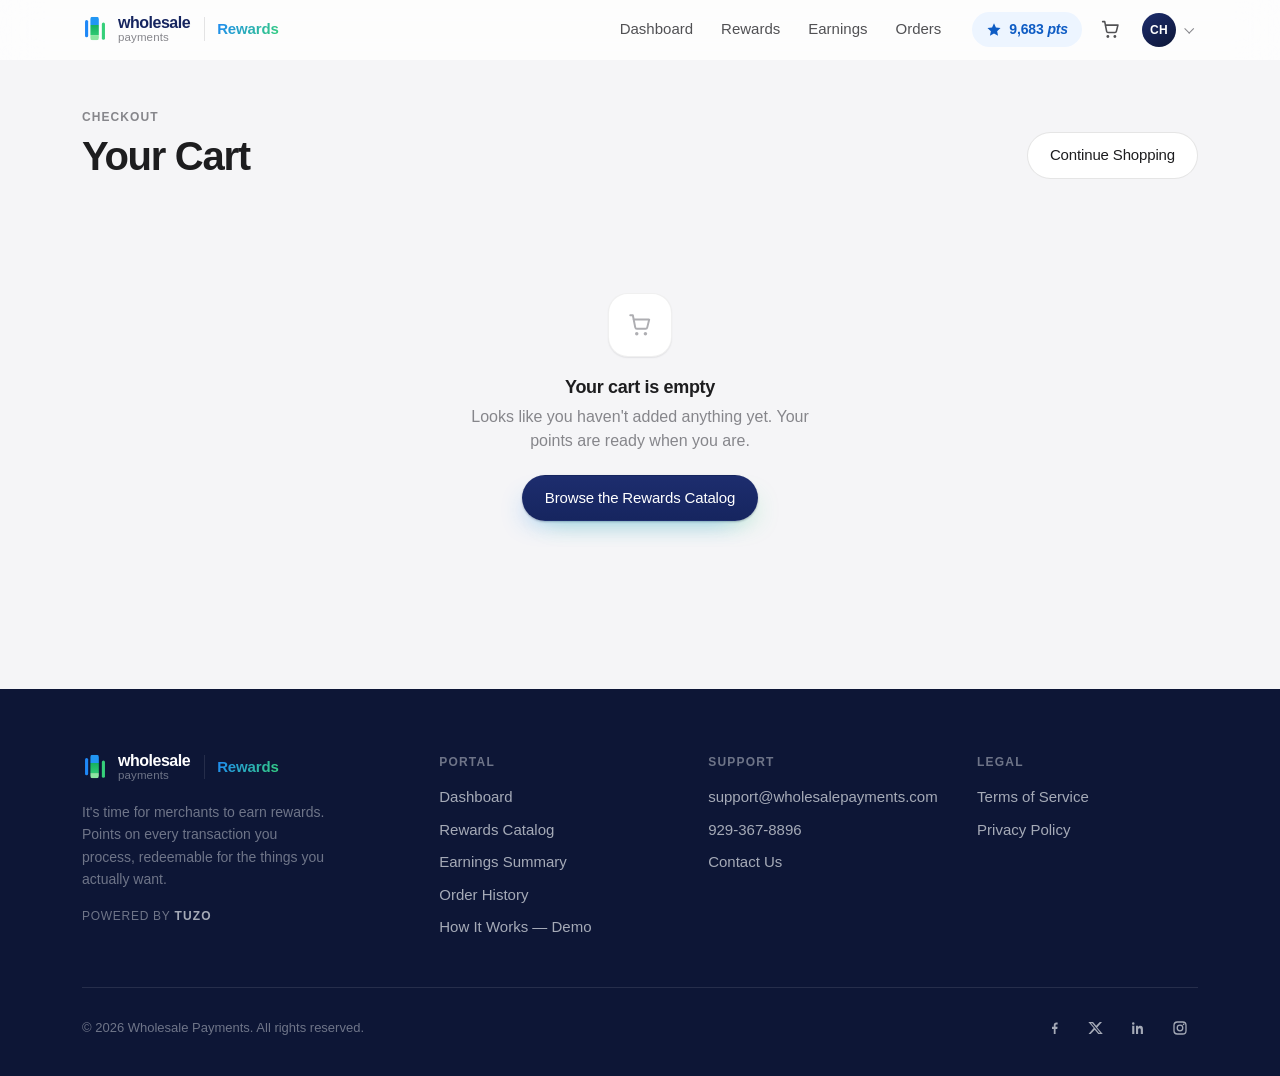
==== cart.html @ 9a6d51aa "Move demo link to footer only; sharpen the card-machine video - Remove the Demo tab from the desktop" ====
<!DOCTYPE html>
<html lang="en">
<head>
  <meta charset="utf-8">
  <meta name="viewport" content="width=device-width, initial-scale=1, viewport-fit=cover">
  <title>Cart — WPI Rewards</title>
  <meta name="description" content="Review your selected rewards and redeem your points.">
  <link rel="icon" href="data:image/svg+xml,%3Csvg xmlns='http://www.w3.org/2000/svg' viewBox='0 0 64 64'%3E%3Crect x='5' y='13' width='9' height='40' rx='4.5' fill='%231e88f7'/%3E%3Crect x='19' y='5' width='19' height='54' rx='6' fill='%2317b060'/%3E%3Crect x='19' y='5' width='19' height='19' rx='6' fill='%232196f3'/%3E%3Crect x='43' y='17' width='9' height='40' rx='4.5' fill='%2335d07a'/%3E%3C/svg%3E">
  <meta name="theme-color" content="#ffffff">
  <meta name="apple-mobile-web-app-capable" content="yes">
  <meta name="mobile-web-app-capable" content="yes">
  <meta name="apple-mobile-web-app-status-bar-style" content="default">
  <meta name="apple-mobile-web-app-title" content="WPI Rewards">
  <link rel="manifest" href="manifest.webmanifest">
  <link rel="apple-touch-icon" href="assets/img/apple-touch-icon.png">
  <link rel="stylesheet" href="assets/css/style.css">
</head>
<body data-page="cart">
  <header class="site-header">
    <nav class="nav" aria-label="Primary">
      <a class="brand" href="index.html">
        <svg class="brand__logo" viewBox="0 0 25 30" fill="none" aria-hidden="true"><defs><linearGradient id="lgGh" x1="0" y1="0" x2="0" y2="1"><stop offset="0" stop-color="#17b060"/><stop offset="1" stop-color="#2ec973"/></linearGradient><clipPath id="lgCh"><rect x="7" y="1" width="10" height="27" rx="2.6"/></clipPath></defs><rect x="1" y="4.5" width="3.6" height="20" rx="1.8" fill="#1e88f7"/><g clip-path="url(#lgCh)"><rect x="7" y="1" width="10" height="9.4" fill="#2196f3"/><rect x="7" y="10.4" width="10" height="11.6" fill="url(#lgGh)"/><rect x="7" y="22" width="10" height="6" fill="#8ce6a1"/></g><rect x="20.4" y="7.5" width="3.6" height="20" rx="1.8" fill="#35d07a"/></svg>
        <span class="brand__word"><b>wholesale</b><span>payments</span></span>
        <span class="brand__divider" aria-hidden="true"></span>
        <span class="brand__product">Rewards</span>
      </a>
      <div class="nav__links">
        <a class="nav__link" href="index.html">Dashboard</a>
        <a class="nav__link" href="rewards.html">Rewards</a>
        <a class="nav__link" href="earnings.html">Earnings</a>
        <a class="nav__link" href="orders.html">Orders</a>
      </div>
      <div class="nav__actions">
        <a class="points-chip" href="earnings.html" data-points-chip title="Available points"></a>
        <a class="icon-btn" href="cart.html" aria-label="Cart">
          <svg width="21" height="21" viewBox="0 0 24 24" fill="currentColor" aria-hidden="true"><circle cx="9" cy="20" r="1.6"/><circle cx="17" cy="20" r="1.6"/><path d="M3 3h2.4l2.2 11.2a1.6 1.6 0 0 0 1.6 1.3h7.9a1.6 1.6 0 0 0 1.6-1.3L20.5 7H6" fill="none" stroke="currentColor" stroke-width="1.8" stroke-linecap="round" stroke-linejoin="round"/></svg>
          <span class="cart-badge" data-cart-badge aria-hidden="true"></span>
        </a>
        <button class="account-btn" data-account-btn aria-expanded="false" aria-haspopup="true" aria-label="Account menu">
          <span class="avatar">CH</span>
          <span class="account-btn__caret" aria-hidden="true"></span>
        </button>
        <button class="nav__toggle" aria-label="Menu" aria-expanded="false">
          <span></span><span></span><span></span>
        </button>
      </div>
    </nav>
    <div class="account-menu" data-account-menu>
      <div class="account-menu__head">
        <b>Colony House Liquor</b>
        <span>Merchant Admin · MID 554402059848457</span>
      </div>
      <a href="profile.html"><svg width="17" height="17" viewBox="0 0 24 24" aria-hidden="true"><circle cx="12" cy="8.2" r="3.6" fill="none" stroke="currentColor" stroke-width="1.8"/><path d="M4.8 20.2a7.2 7.2 0 0 1 14.4 0" fill="none" stroke="currentColor" stroke-width="1.8" stroke-linecap="round"/></svg>My Profile</a>
      <a href="orders.html"><svg width="17" height="17" viewBox="0 0 24 24" aria-hidden="true"><path d="M6 2.8h12v18l-2.4-1.6-2.4 1.6-1.2-.9-1.2.9-2.4-1.6L6 20.8z" fill="none" stroke="currentColor" stroke-width="1.8" stroke-linejoin="round"/><path d="M9 8h6M9 12h6" stroke="currentColor" stroke-width="1.8" stroke-linecap="round"/></svg>Order History</a>
      <a href="mailto:support@wholesalepayments.com"><svg width="17" height="17" viewBox="0 0 24 24" aria-hidden="true"><rect x="3" y="5" width="18" height="14" rx="2" fill="none" stroke="currentColor" stroke-width="1.8"/><path d="m3.6 6.6 8.4 6.6 8.4-6.6" fill="none" stroke="currentColor" stroke-width="1.8" stroke-linejoin="round"/></svg>Contact Support</a>
      <a href="index.html"><svg width="17" height="17" viewBox="0 0 24 24" aria-hidden="true"><path d="M14 4h-8v16h8M10 12h11M18 8.5 21.5 12 18 15.5" fill="none" stroke="currentColor" stroke-width="1.8" stroke-linecap="round" stroke-linejoin="round"/></svg>Sign Out</a>
    </div>
  </header>

  <div class="menu" id="mobile-menu">
    <a class="menu__link" style="--i:0" href="index.html">Dashboard</a>
    <a class="menu__link" style="--i:1" href="rewards.html">Rewards Catalog</a>
    <a class="menu__link" style="--i:2" href="earnings.html">Earnings</a>
    <a class="menu__link" style="--i:3" href="orders.html">Order History</a>
    <a class="menu__link" style="--i:4" href="cart.html">Cart</a>
    <a class="menu__link" style="--i:5" href="profile.html">My Profile</a>
  </div>

  <main id="main">

    <div class="container page">
      <div class="page-head" data-reveal>
        <div>
          <p class="eyebrow">Checkout</p>
          <h1 class="h1" style="margin-top:8px">Your Cart</h1>
        </div>
        <a class="btn btn--ghost" href="rewards.html">Continue Shopping</a>
      </div>

      <div class="cart-layout" data-cart-layout hidden>
        <section class="card" aria-label="Cart items">
          <div data-cart-list></div>
        </section>
        <aside class="card" aria-label="Order summary">
          <h2 class="h3" style="margin-bottom:8px">Summary</h2>
          <div class="summary-row"><span>Available points</span><b class="tabular">9,683 pts</b></div>
          <div class="summary-row"><span>Points remaining after order</span><b class="tabular" data-cart-remaining></b></div>
          <div class="summary-row summary-row--total"><span>Order total</span><b class="tabular" data-cart-total></b></div>
          <div class="summary-warn" data-cart-warn hidden>You don't have enough available points for this order yet. Remove an item or keep earning — your pending points settle soon.</div>
          <button class="btn btn--primary btn--block" style="margin-top:18px" data-checkout>Redeem Now</button>
          <p class="fine" style="margin-top:12px;text-align:center">Tax, where applicable, is calculated at checkout.</p>
        </aside>
      </div>

      <div class="empty" data-cart-empty hidden>
        <div class="empty__icon">
          <svg width="26" height="26" viewBox="0 0 24 24" aria-hidden="true"><circle cx="9" cy="20" r="1.6" fill="currentColor"/><circle cx="17" cy="20" r="1.6" fill="currentColor"/><path d="M3 3h2.4l2.2 11.2a1.6 1.6 0 0 0 1.6 1.3h7.9a1.6 1.6 0 0 0 1.6-1.3L20.5 7H6" fill="none" stroke="currentColor" stroke-width="1.8" stroke-linecap="round" stroke-linejoin="round"/></svg>
        </div>
        <h3 class="h3">Your cart is empty</h3>
        <p>Looks like you haven't added anything yet. Your points are ready when you are.</p>
        <a class="btn btn--primary" href="rewards.html">Browse the Rewards Catalog</a>
      </div>

      <div class="empty" data-cart-success hidden>
        <div class="empty__icon" style="color:var(--mint);background:var(--mint-050);border-color:transparent">
          <svg width="26" height="26" viewBox="0 0 24 24" aria-hidden="true"><polyline points="20 6 9 17 4 12" fill="none" stroke="currentColor" stroke-width="3" stroke-linecap="round" stroke-linejoin="round"/></svg>
        </div>
        <h3 class="h3">Order placed</h3>
        <p>Your redemption is processing. Digital rewards arrive by email; shipped items go to your address on file.</p>
        <a class="btn btn--primary" href="orders.html">View Order History</a>
      </div>
    </div>

  </main>

  <footer class="site-footer">
    <div class="container">
      <div class="footer__grid">
        <div>
          <a class="brand" href="index.html">
            <svg class="brand__logo" viewBox="0 0 25 30" fill="none" aria-hidden="true"><defs><linearGradient id="lgGf" x1="0" y1="0" x2="0" y2="1"><stop offset="0" stop-color="#17b060"/><stop offset="1" stop-color="#2ec973"/></linearGradient><clipPath id="lgCf"><rect x="7" y="1" width="10" height="27" rx="2.6"/></clipPath></defs><rect x="1" y="4.5" width="3.6" height="20" rx="1.8" fill="#1e88f7"/><g clip-path="url(#lgCf)"><rect x="7" y="1" width="10" height="9.4" fill="#2196f3"/><rect x="7" y="10.4" width="10" height="11.6" fill="url(#lgGf)"/><rect x="7" y="22" width="10" height="6" fill="#8ce6a1"/></g><rect x="20.4" y="7.5" width="3.6" height="20" rx="1.8" fill="#35d07a"/></svg>
            <span class="brand__word"><b>wholesale</b><span>payments</span></span>
            <span class="brand__divider" aria-hidden="true"></span>
            <span class="brand__product">Rewards</span>
          </a>
          <p class="footer__blurb">It's time for merchants to earn rewards. Points on every transaction you process, redeemable for the things you actually want.</p>
          <p class="footer__powered">Powered by <b>TUZO</b></p>
        </div>
        <div>
          <p class="footer__title">Portal</p>
          <div class="footer__links">
            <a href="index.html">Dashboard</a>
            <a href="rewards.html">Rewards Catalog</a>
            <a href="earnings.html">Earnings Summary</a>
            <a href="orders.html">Order History</a>
            <a href="demo.html">How It Works — Demo</a>
          </div>
        </div>
        <div>
          <p class="footer__title">Support</p>
          <div class="footer__links">
            <a href="mailto:support@wholesalepayments.com">support@wholesalepayments.com</a>
            <a href="tel:+19293678896">929-367-8896</a>
            <a href="mailto:support@wholesalepayments.com">Contact Us</a>
          </div>
        </div>
        <div>
          <p class="footer__title">Legal</p>
          <div class="footer__links">
            <a href="terms.html">Terms of Service</a>
            <a href="privacy.html">Privacy Policy</a>
          </div>
        </div>
      </div>
      <div class="footer__bottom">
        <span>© 2026 Wholesale Payments. All rights reserved.</span>
        <div class="footer__social">
          <a href="https://www.facebook.com/profile.php?id=61562111483604" aria-label="Facebook" rel="noopener" target="_blank"><svg width="17" height="17" viewBox="0 0 24 24" fill="currentColor" aria-hidden="true"><path d="M13.5 21v-7h2.4l.4-3h-2.8V9.1c0-.9.3-1.5 1.6-1.5h1.3V4.9c-.2 0-1-.1-1.9-.1-1.9 0-3.5 1.2-3.5 3.9V11H8.5v3H11v7z"/></svg></a>
          <a href="https://x.com/TuzoRewards" aria-label="X" rel="noopener" target="_blank"><svg width="16" height="16" viewBox="0 0 24 24" fill="currentColor" aria-hidden="true"><path d="M17.7 3H21l-7.3 8.3L22.2 21h-6.8l-5.3-6.2L4 21H.8l7.8-8.9L.5 3h7l4.8 5.7zm-1.2 16h1.9L6.4 4.9H4.4z"/></svg></a>
          <a href="https://www.linkedin.com/company/tuzo-rewards/" aria-label="LinkedIn" rel="noopener" target="_blank"><svg width="16" height="16" viewBox="0 0 24 24" fill="currentColor" aria-hidden="true"><path d="M4.9 3.5a1.9 1.9 0 1 1 0 3.8 1.9 1.9 0 0 1 0-3.8zM3.3 8.8h3.2V21H3.3zM9 8.8h3.1v1.7h.1c.4-.8 1.5-1.9 3.2-1.9 3.4 0 4 2.2 4 5.2V21h-3.2v-5.6c0-1.3 0-3-1.9-3s-2.1 1.4-2.1 2.9V21H9z"/></svg></a>
          <a href="https://www.instagram.com/tuzorewards" aria-label="Instagram" rel="noopener" target="_blank"><svg width="16" height="16" viewBox="0 0 24 24" fill="none" stroke="currentColor" stroke-width="1.9" aria-hidden="true"><rect x="3" y="3" width="18" height="18" rx="5"/><circle cx="12" cy="12" r="4.2"/><circle cx="17.4" cy="6.6" r="1.2" fill="currentColor" stroke="none"/></svg></a>
        </div>
      </div>
    </div>
  </footer>

  <script src="assets/js/data.js"></script>
  <script src="assets/js/app.js"></script>
</body>
</html>
---- assets/css/style.css ----
/* ==========================================================================
   WPI Rewards — Merchant Portal Design System
   Apple-inspired: SF system typography, generous whitespace, restrained
   palette, hairline borders, soft depth, motion that never distracts.
   ========================================================================== */

/* --------------------------------------------------------------------------
   1. Tokens
   -------------------------------------------------------------------------- */
:root {
  --font-sans: -apple-system, BlinkMacSystemFont, "SF Pro Display", "SF Pro Text",
    "Inter", "Segoe UI", Roboto, "Helvetica Neue", Arial, sans-serif;

  /* Neutrals */
  --ink: #1d1d1f;
  --ink-2: #515154;
  --ink-3: #86868b;
  --ink-4: #aeaeb2;
  --bg: #ffffff;
  --bg-2: #f5f5f7;
  --bg-3: #ececf0;
  --line: rgba(0, 0, 0, 0.1);
  --line-2: rgba(0, 0, 0, 0.06);

  /* Brand — drawn from the Wholesale Payments logo */
  --navy-900: #0d1636;
  --navy-800: #131f4a;
  --navy-700: #16255f;
  --blue: #1673e6;
  --blue-600: #0e5cc4;
  --blue-bright: #1e88f7;
  --blue-050: #edf5ff;
  --green: #17a45c;
  --green-bright: #35d07a;
  --green-050: #e9f8f0;
  --mint: #0d8a55;
  --mint-050: #e9f8f0;
  --amber: #b25e00;
  --amber-050: #fdf1e3;
  --grad-brand: linear-gradient(120deg, var(--blue-bright), var(--green-bright));
  --grad-brand-soft: linear-gradient(120deg, rgba(30, 136, 247, 0.1), rgba(53, 208, 122, 0.1));

  /* Reflective brand glow — mirrored blue/green soft shadows */
  --glow-brand:
    -16px 22px 44px -22px rgba(30, 136, 247, 0.32),
    16px 22px 44px -22px rgba(53, 208, 122, 0.3),
    0 2px 6px rgba(13, 22, 54, 0.05);

  /* Data-viz (validated: blue↔green pair passes CVD checks on white) */
  --viz-1: #2a78d6;
  --viz-2: #1baf7a;
  --viz-grid: #e7e7ea;
  --viz-axis: #c6c6cb;

  /* On-dark */
  --d-fg: #f5f7fa;
  --d-fg-2: rgba(245, 247, 250, 0.66);
  --d-fg-3: rgba(245, 247, 250, 0.42);
  --d-line: rgba(255, 255, 255, 0.1);

  /* Elevation */
  --sh-sm: 0 1px 2px rgba(9, 22, 44, 0.05), 0 1px 1px rgba(9, 22, 44, 0.03);
  --sh-md: 0 4px 16px rgba(9, 22, 44, 0.07), 0 1px 3px rgba(9, 22, 44, 0.04);
  --sh-lg: 0 16px 44px rgba(9, 22, 44, 0.11), 0 4px 12px rgba(9, 22, 44, 0.05);
  --sh-xl: 0 36px 80px rgba(9, 22, 44, 0.16), 0 10px 24px rgba(9, 22, 44, 0.07);

  /* Geometry */
  --r-sm: 10px;
  --r-md: 14px;
  --r-lg: 20px;
  --r-xl: 28px;
  --r-pill: 999px;
  --container: 1180px;
  --gutter: clamp(18px, 4vw, 32px);
  --header-h: 60px;

  /* Motion */
  --ease: cubic-bezier(0.4, 0, 0.2, 1);
  --ease-out: cubic-bezier(0.16, 1, 0.3, 1);
  --ease-spring: cubic-bezier(0.34, 1.4, 0.44, 1);
  --t-fast: 160ms;
  --t: 300ms;
  --t-slow: 600ms;

  color-scheme: light;
}

/* --------------------------------------------------------------------------
   2. Reset & base
   -------------------------------------------------------------------------- */
*, *::before, *::after { box-sizing: border-box; }
* { margin: 0; }

html {
  -webkit-text-size-adjust: 100%;
  scroll-behavior: smooth;
  scroll-padding-top: calc(var(--header-h) + 24px);
}

body {
  font-family: var(--font-sans);
  font-size: 16px;
  line-height: 1.5;
  color: var(--ink);
  background: var(--bg-2);
  -webkit-font-smoothing: antialiased;
  -moz-osx-font-smoothing: grayscale;
  text-rendering: optimizeLegibility;
  min-height: 100vh;
  display: flex;
  flex-direction: column;
  overflow-x: hidden;
}

main { flex: 1; padding-top: calc(var(--header-h) + env(safe-area-inset-top, 0px)); }

img, svg, video { display: block; max-width: 100%; height: auto; }
button, input, select, textarea { font: inherit; color: inherit; }
button { cursor: pointer; background: none; border: 0; padding: 0; }
a { color: inherit; text-decoration: none; }
ul, ol { list-style: none; padding: 0; }
[hidden] { display: none !important; }

:focus-visible { outline: 2px solid var(--blue); outline-offset: 3px; border-radius: 6px; }
::selection { background: rgba(10, 102, 255, 0.16); }

.visually-hidden {
  position: absolute !important;
  width: 1px; height: 1px;
  padding: 0; margin: -1px;
  overflow: hidden;
  clip: rect(0 0 0 0);
  white-space: nowrap;
  border: 0;
}

/* --------------------------------------------------------------------------
   3. Typography
   -------------------------------------------------------------------------- */
h1, h2, h3, h4 {
  font-weight: 600;
  line-height: 1.12;
  letter-spacing: -0.026em;
  color: var(--ink);
  text-wrap: balance;
}
.h1 { font-size: clamp(1.75rem, 3.4vw, 2.5rem); letter-spacing: -0.032em; }
.h2 { font-size: clamp(1.375rem, 2.4vw, 1.75rem); }
.h3 { font-size: 1.125rem; letter-spacing: -0.018em; }
.h4 { font-size: 0.9375rem; letter-spacing: -0.012em; }

.lead { font-size: 1.0625rem; color: var(--ink-2); letter-spacing: -0.01em; text-wrap: pretty; }
.muted { color: var(--ink-2); }
.small { font-size: 0.875rem; }
.fine { font-size: 0.8125rem; color: var(--ink-3); line-height: 1.5; }
.tabular { font-variant-numeric: tabular-nums; }

.eyebrow {
  font-size: 0.75rem;
  font-weight: 600;
  letter-spacing: 0.09em;
  text-transform: uppercase;
  color: var(--ink-3);
}

/* --------------------------------------------------------------------------
   4. Layout
   -------------------------------------------------------------------------- */
.container {
  width: 100%;
  max-width: var(--container);
  margin-inline: auto;
  padding-inline: var(--gutter);
}
.container--narrow { max-width: 780px; }

.page { padding-block: clamp(28px, 4vw, 48px) clamp(56px, 7vw, 88px); }

.page-head {
  display: flex;
  flex-wrap: wrap;
  align-items: flex-end;
  justify-content: space-between;
  gap: 16px 24px;
  margin-bottom: clamp(22px, 3vw, 34px);
}
.page-head__meta { display: flex; flex-wrap: wrap; align-items: center; gap: 8px 10px; margin-top: 10px; }
.page-head p.lead { margin-top: 8px; }

.grid { display: grid; gap: clamp(14px, 1.8vw, 22px); }
.grid-2 { grid-template-columns: repeat(2, minmax(0, 1fr)); }
.grid-3 { grid-template-columns: repeat(3, minmax(0, 1fr)); }
.grid-4 { grid-template-columns: repeat(4, minmax(0, 1fr)); }
.span-2 { grid-column: span 2; }

@media (max-width: 960px) {
  .grid-3, .grid-4 { grid-template-columns: repeat(2, minmax(0, 1fr)); }
  .span-2 { grid-column: span 1; }
}
@media (max-width: 640px) {
  .grid-2, .grid-3, .grid-4 { grid-template-columns: 1fr; }
}

.section-gap { margin-top: clamp(30px, 4.4vw, 52px); }

.section-title {
  display: flex;
  align-items: baseline;
  justify-content: space-between;
  gap: 16px;
  margin-bottom: 18px;
}

/* --------------------------------------------------------------------------
   5. Buttons, chips, pills
   -------------------------------------------------------------------------- */
.btn {
  display: inline-flex;
  align-items: center;
  justify-content: center;
  gap: 8px;
  padding: 11px 22px;
  border-radius: var(--r-pill);
  font-size: 0.9375rem;
  font-weight: 500;
  letter-spacing: -0.01em;
  white-space: nowrap;
  border: 1px solid transparent;
  transition: background-color var(--t-fast) var(--ease), color var(--t-fast) var(--ease),
    border-color var(--t-fast) var(--ease), transform var(--t-fast) var(--ease),
    box-shadow var(--t) var(--ease), opacity var(--t-fast) var(--ease);
}
.btn:active { transform: scale(0.97); }
.btn[disabled] { opacity: 0.45; pointer-events: none; }

.btn--primary {
  background: linear-gradient(180deg, #1d2d6e, var(--navy-700));
  color: #fff;
  box-shadow: -10px 12px 26px -14px rgba(30, 136, 247, 0.45),
    10px 12px 26px -14px rgba(53, 208, 122, 0.4),
    0 1px 2px rgba(13, 22, 54, 0.3);
}
.btn--primary:hover {
  background: linear-gradient(180deg, #22347e, #1a2b70);
  box-shadow: -12px 16px 32px -14px rgba(30, 136, 247, 0.55),
    12px 16px 32px -14px rgba(53, 208, 122, 0.5),
    0 1px 3px rgba(13, 22, 54, 0.32);
}

.btn--dark { background: var(--ink); color: #fff; }
.btn--dark:hover { background: #000; }

.btn--ghost { border-color: var(--line); background: var(--bg); color: var(--ink); }
.btn--ghost:hover { border-color: rgba(0, 0, 0, 0.24); }

.btn--tint { background: var(--blue-050); color: var(--blue); }
.btn--tint:hover { background: #e0ecff; }

.btn--danger-ghost { border-color: var(--line); background: var(--bg); color: #c0392b; }
.btn--danger-ghost:hover { background: #fdf1ef; border-color: rgba(192, 57, 43, 0.3); }

.btn--white { background: #fff; color: var(--navy-900); }
.btn--white:hover { background: #eef0f4; }

.btn--sm { padding: 8px 16px; font-size: 0.875rem; }
.btn--lg { padding: 14px 30px; font-size: 1rem; }
.btn--block { width: 100%; }

.link {
  display: inline-flex;
  align-items: center;
  gap: 6px;
  color: var(--blue);
  font-weight: 500;
  font-size: 0.9375rem;
  letter-spacing: -0.01em;
  transition: gap var(--t-fast) var(--ease), color var(--t-fast) var(--ease);
}
.link::after {
  content: "";
  width: 6px; height: 6px;
  border-right: 1.7px solid currentColor;
  border-top: 1.7px solid currentColor;
  transform: rotate(45deg);
}
.link:hover { gap: 10px; color: var(--blue-600); }

.chip {
  display: inline-flex;
  align-items: center;
  gap: 7px;
  padding: 6px 13px;
  border-radius: var(--r-pill);
  background: var(--bg);
  border: 1px solid var(--line-2);
  font-size: 0.8125rem;
  font-weight: 500;
  color: var(--ink-2);
  white-space: nowrap;
}
.chip--tint { background: var(--blue-050); border-color: transparent; color: var(--blue); }

.pill-status {
  display: inline-flex;
  align-items: center;
  gap: 6px;
  padding: 4px 12px;
  border-radius: var(--r-pill);
  font-size: 0.8125rem;
  font-weight: 550;
}
.pill-status::before { content: ""; width: 6px; height: 6px; border-radius: 50%; background: currentColor; }
.pill-status--ok { background: var(--mint-050); color: var(--mint); }
.pill-status--pending { background: var(--amber-050); color: var(--amber); }

.btn-row { display: flex; flex-wrap: wrap; gap: 12px; align-items: center; }

/* --------------------------------------------------------------------------
   6. Header
   -------------------------------------------------------------------------- */
.site-header {
  position: fixed;
  inset: 0 0 auto 0;
  z-index: 100;
  height: calc(var(--header-h) + env(safe-area-inset-top, 0px));
  padding-top: env(safe-area-inset-top, 0px);
  display: flex;
  align-items: center;
  background: rgba(255, 255, 255, 0.75);
  backdrop-filter: saturate(180%) blur(20px);
  -webkit-backdrop-filter: saturate(180%) blur(20px);
  border-bottom: 1px solid transparent;
  transition: background-color var(--t) var(--ease), border-color var(--t) var(--ease);
}
.site-header.is-stuck {
  background: rgba(255, 255, 255, 0.88);
  border-bottom-color: var(--line-2);
}

.nav {
  display: flex;
  align-items: center;
  gap: 18px;
  width: 100%;
  max-width: var(--container);
  margin-inline: auto;
  padding-inline: var(--gutter);
}

.brand { display: inline-flex; align-items: center; gap: 10px; margin-right: auto; transition: opacity var(--t-fast) var(--ease); }
.brand:hover { opacity: 0.78; }
.brand__logo { width: 26px; height: 26px; flex: none; }
.brand__word { display: flex; flex-direction: column; line-height: 1.02; }
.brand__word b { font-weight: 700; font-size: 1rem; letter-spacing: -0.03em; color: var(--navy-700); }
.brand__word span { font-weight: 450; font-size: 0.72rem; letter-spacing: 0.01em; color: var(--ink-3); }
.brand__divider { width: 1px; height: 24px; background: var(--line); margin-inline: 4px 2px; flex: none; }
.brand__product {
  font-size: 0.9375rem;
  font-weight: 550;
  letter-spacing: -0.01em;
  background: var(--grad-brand);
  -webkit-background-clip: text;
  background-clip: text;
  color: transparent;
}
@media (max-width: 560px) { .brand__divider, .brand__product { display: none; } }

.nav__links { display: flex; align-items: center; gap: 2px; }
.nav__link {
  position: relative;
  padding: 8px 13px;
  border-radius: var(--r-pill);
  font-size: 0.9375rem;
  color: var(--ink-2);
  transition: color var(--t-fast) var(--ease), background-color var(--t-fast) var(--ease);
}
.nav__link:hover { color: var(--ink); background: rgba(0, 0, 0, 0.045); }
.nav__link[aria-current="page"] { color: var(--ink); font-weight: 550; }
.nav__link[aria-current="page"]::after {
  content: "";
  position: absolute;
  left: 13px; right: 13px; bottom: 0;
  height: 2px;
  border-radius: 2px;
  background: var(--grad-brand);
  animation: nav-underline var(--t) var(--ease-out) both;
}
@keyframes nav-underline { from { transform: scaleX(0); } }

.nav__actions { display: flex; align-items: center; gap: 8px; }

.points-chip {
  display: inline-flex;
  align-items: center;
  gap: 7px;
  padding: 7px 14px;
  border-radius: var(--r-pill);
  background: var(--blue-050);
  color: var(--blue-600);
  font-size: 0.875rem;
  font-weight: 600;
  font-variant-numeric: tabular-nums;
  letter-spacing: -0.01em;
  transition: background-color var(--t-fast) var(--ease), transform var(--t-fast) var(--ease);
}
.points-chip:hover { background: #e0ecff; }
.points-chip svg { flex: none; }
@media (max-width: 560px) { .points-chip span i { display: none; } }

.icon-btn {
  position: relative;
  display: grid;
  place-items: center;
  width: 40px; height: 40px;
  border-radius: var(--r-pill);
  color: var(--ink-2);
  transition: background-color var(--t-fast) var(--ease), color var(--t-fast) var(--ease);
}
.icon-btn:hover { background: rgba(0, 0, 0, 0.05); color: var(--ink); }

.cart-badge {
  position: absolute;
  top: 3px; right: 2px;
  min-width: 17px; height: 17px;
  padding: 0 4px;
  border-radius: var(--r-pill);
  background: var(--blue);
  color: #fff;
  font-size: 0.6875rem;
  font-weight: 650;
  display: grid;
  place-items: center;
  border: 2px solid #fff;
  transform: scale(0);
  transition: transform var(--t) var(--ease-spring);
}
.cart-badge.is-on { transform: scale(1); }
.cart-badge.bump { animation: badge-bump 460ms var(--ease-spring); }
@keyframes badge-bump { 40% { transform: scale(1.35); } 100% { transform: scale(1); } }

.avatar {
  width: 34px; height: 34px;
  border-radius: 50%;
  display: grid;
  place-items: center;
  background: linear-gradient(145deg, #1d2d6e, var(--navy-900));
  color: #fff;
  font-size: 0.75rem;
  font-weight: 650;
  letter-spacing: 0.02em;
  flex: none;
}
.account-btn {
  display: inline-flex;
  align-items: center;
  gap: 9px;
  padding: 4px 6px 4px 4px;
  border-radius: var(--r-pill);
  transition: background-color var(--t-fast) var(--ease);
}
.account-btn:hover { background: rgba(0, 0, 0, 0.05); }
.account-btn__caret {
  width: 7px; height: 7px;
  border-right: 1.6px solid var(--ink-3);
  border-bottom: 1.6px solid var(--ink-3);
  transform: rotate(45deg) translateY(-1px);
  transition: transform var(--t-fast) var(--ease);
}
.account-btn[aria-expanded="true"] .account-btn__caret { transform: rotate(-135deg) translateY(-1px); }

/* Account dropdown */
.account-menu {
  position: absolute;
  top: calc(var(--header-h) - 6px);
  right: var(--gutter);
  width: 264px;
  background: rgba(255, 255, 255, 0.92);
  backdrop-filter: saturate(180%) blur(22px);
  -webkit-backdrop-filter: saturate(180%) blur(22px);
  border: 1px solid var(--line-2);
  border-radius: var(--r-lg);
  box-shadow: var(--sh-lg);
  padding: 8px;
  opacity: 0;
  visibility: hidden;
  transform: translateY(-6px) scale(0.98);
  transform-origin: top right;
  transition: opacity var(--t-fast) var(--ease), transform var(--t) var(--ease-out), visibility var(--t-fast);
}
.account-menu.is-open { opacity: 1; visibility: visible; transform: none; }
.account-menu__head { padding: 12px 12px 10px; border-bottom: 1px solid var(--line-2); margin-bottom: 6px; }
.account-menu__head b { display: block; font-weight: 600; letter-spacing: -0.014em; font-size: 0.9375rem; }
.account-menu__head span { font-size: 0.8125rem; color: var(--ink-3); }
.account-menu a, .account-menu button.account-menu__item {
  display: flex;
  align-items: center;
  gap: 11px;
  width: 100%;
  padding: 10px 12px;
  border-radius: var(--r-sm);
  font-size: 0.9375rem;
  color: var(--ink);
  text-align: left;
  transition: background-color var(--t-fast) var(--ease);
}
.account-menu a:hover, .account-menu button.account-menu__item:hover { background: rgba(0, 0, 0, 0.05); }
.account-menu svg { color: var(--ink-3); flex: none; }

/* Mobile */
.nav__toggle {
  display: none;
  width: 40px; height: 40px;
  border-radius: var(--r-pill);
  place-items: center;
}
.nav__toggle:hover { background: rgba(0, 0, 0, 0.05); }
.nav__toggle span { display: block; width: 17px; height: 1.6px; background: var(--ink); border-radius: 2px; transition: transform var(--t) var(--ease-out), opacity var(--t-fast); }
.nav__toggle span + span { margin-top: 5px; }
body.menu-open .nav__toggle span:nth-child(1) { transform: translateY(6.6px) rotate(45deg); }
body.menu-open .nav__toggle span:nth-child(2) { opacity: 0; }
body.menu-open .nav__toggle span:nth-child(3) { transform: translateY(-6.6px) rotate(-45deg); }

.menu {
  position: fixed;
  inset: calc(var(--header-h) + env(safe-area-inset-top, 0px)) 0 0 0;
  z-index: 99;
  background: rgba(255, 255, 255, 0.95);
  backdrop-filter: saturate(180%) blur(24px);
  -webkit-backdrop-filter: saturate(180%) blur(24px);
  padding: 18px var(--gutter) 40px;
  overflow-y: auto;
  opacity: 0;
  visibility: hidden;
  transform: translateY(-8px);
  transition: opacity var(--t) var(--ease), transform var(--t) var(--ease-out), visibility var(--t);
}
body.menu-open .menu { opacity: 1; visibility: visible; transform: none; }
.menu__link {
  display: flex;
  align-items: center;
  justify-content: space-between;
  padding: 16px 4px;
  font-size: 1.3rem;
  font-weight: 550;
  letter-spacing: -0.026em;
  border-bottom: 1px solid var(--line-2);
  opacity: 0;
  transform: translateY(10px);
}
.menu__link::after {
  content: "";
  width: 8px; height: 8px;
  border-right: 2px solid var(--ink-4);
  border-top: 2px solid var(--ink-4);
  transform: rotate(45deg);
}
body.menu-open .menu__link {
  animation: menu-in 440ms var(--ease-out) forwards;
  animation-delay: calc(50ms + var(--i, 0) * 40ms);
}
@keyframes menu-in { to { opacity: 1; transform: none; } }
body.menu-open { overflow: hidden; }

@media (max-width: 920px) {
  .nav__links { display: none; }
  .nav__toggle { display: grid; }
  .account-btn { display: none; }
}

/* --------------------------------------------------------------------------
   7. Cards
   -------------------------------------------------------------------------- */
.card {
  position: relative;
  background: var(--bg);
  border: 1px solid var(--line-2);
  border-radius: var(--r-lg);
  padding: clamp(20px, 2.6vw, 28px);
  box-shadow: var(--sh-sm);
  transition: transform var(--t) var(--ease-out), box-shadow var(--t) var(--ease), border-color var(--t) var(--ease);
}
.card--hover:hover { transform: translateY(-3px); box-shadow: var(--sh-lg); }
.card--flush { padding: 0; overflow: hidden; }

.card__icon {
  display: grid;
  place-items: center;
  width: 42px; height: 42px;
  border-radius: 13px;
  background: var(--blue-050);
  color: var(--blue);
  margin-bottom: 16px;
}
.card__icon--mint { background: var(--mint-050); color: var(--mint); }
.card__icon--amber { background: var(--amber-050); color: var(--amber); }
.card p { color: var(--ink-2); }

.stat-card { display: flex; flex-direction: column; gap: 4px; }
.stat-card__value {
  font-size: clamp(1.75rem, 3vw, 2.25rem);
  font-weight: 650;
  letter-spacing: -0.036em;
  line-height: 1.05;
  font-variant-numeric: tabular-nums;
  background: linear-gradient(120deg, var(--navy-700), var(--blue-bright));
  -webkit-background-clip: text;
  background-clip: text;
  color: transparent;
}
.stat-card__label { font-size: 0.875rem; color: var(--ink-2); display: flex; align-items: center; gap: 7px; }
.stat-card__label .dot { width: 8px; height: 8px; border-radius: 50%; flex: none; }
.stat-card__hint { font-size: 0.8125rem; color: var(--ink-3); margin-top: 6px; }

/* Hero / greeting band — soft reflective brand hues, no solid color blocks */
.greeting {
  position: relative;
  background: linear-gradient(170deg, #ffffff 0%, #f4f7fb 100%);
  border-bottom: 1px solid var(--line-2);
  overflow: hidden;
  isolation: isolate;
}
.greeting::before, .greeting::after {
  content: "";
  position: absolute;
  border-radius: 50%;
  filter: blur(64px);
  pointer-events: none;
  z-index: -1;
  opacity: 0.55;
}
.greeting::before {
  width: 480px; height: 480px;
  top: -60%; left: -6%;
  background: radial-gradient(circle, rgba(30, 136, 247, 0.22), transparent 66%);
  animation: drift 24s var(--ease) infinite alternate;
}
.greeting::after {
  width: 420px; height: 420px;
  top: -40%; right: -4%;
  background: radial-gradient(circle, rgba(53, 208, 122, 0.2), transparent 66%);
  animation: drift 30s var(--ease) infinite alternate-reverse;
}
@keyframes drift {
  from { transform: translate3d(0, 0, 0) scale(1); }
  to { transform: translate3d(5%, 8%, 0) scale(1.14); }
}
.greeting .container { padding-block: clamp(26px, 4vw, 44px); }

/* Promo card — light surface wrapped in a reflective brand aura */
.promo {
  background:
    radial-gradient(130% 120% at 8% 0%, rgba(30, 136, 247, 0.1), transparent 52%),
    radial-gradient(130% 120% at 96% 100%, rgba(53, 208, 122, 0.12), transparent 52%),
    #ffffff;
  border: 1px solid transparent;
  background-clip: padding-box;
  box-shadow: var(--glow-brand);
  overflow: hidden;
  isolation: isolate;
}
.promo::before {
  content: "";
  position: absolute;
  inset: 0;
  border-radius: inherit;
  padding: 1px;
  background: linear-gradient(120deg, rgba(30, 136, 247, 0.45), rgba(53, 208, 122, 0.45));
  -webkit-mask: linear-gradient(#fff 0 0) content-box, linear-gradient(#fff 0 0);
  -webkit-mask-composite: xor;
  mask-composite: exclude;
  pointer-events: none;
}
.promo::after {
  content: "";
  position: absolute;
  inset: 0;
  background: linear-gradient(115deg, transparent 34%, rgba(255, 255, 255, 0.55) 48%, transparent 62%);
  transform: translateX(-60%);
  animation: sheen 8s var(--ease) infinite;
  pointer-events: none;
}
@keyframes sheen {
  0%, 64% { transform: translateX(-70%); opacity: 0; }
  72% { opacity: 1; }
  100% { transform: translateX(70%); opacity: 0; }
}

/* --------------------------------------------------------------------------
   8. Charts
   -------------------------------------------------------------------------- */
.viz { position: relative; }
.viz svg { width: 100%; height: auto; display: block; }
.viz text {
  font-family: var(--font-sans);
  font-size: 11px;
  fill: var(--ink-3);
  font-variant-numeric: tabular-nums;
}
.viz .viz-grid-line { stroke: var(--viz-grid); stroke-width: 1; }
.viz .viz-axis-line { stroke: var(--viz-axis); stroke-width: 1; }
.viz .viz-line { stroke: var(--viz-1); stroke-width: 2; fill: none; stroke-linecap: round; stroke-linejoin: round; }
.viz .viz-area { fill: url(#areaFill); }
.viz .viz-dot { fill: var(--viz-1); stroke: #fff; stroke-width: 2; }

.viz-tip {
  position: absolute;
  pointer-events: none;
  background: rgba(29, 29, 31, 0.94);
  color: #fff;
  border-radius: 10px;
  padding: 8px 12px;
  font-size: 0.75rem;
  line-height: 1.45;
  white-space: nowrap;
  box-shadow: var(--sh-md);
  opacity: 0;
  transform: translate(-50%, 6px);
  transition: opacity var(--t-fast) var(--ease), transform var(--t-fast) var(--ease);
  z-index: 5;
}
.viz-tip.is-on { opacity: 1; transform: translate(-50%, 0); }
.viz-tip b { font-weight: 600; font-variant-numeric: tabular-nums; }
.viz-tip span { color: rgba(255, 255, 255, 0.62); }

.viz-crosshair { stroke: var(--viz-axis); stroke-width: 1; stroke-dasharray: 3 3; opacity: 0; transition: opacity var(--t-fast) var(--ease); }
.viz-crosshair.is-on { opacity: 1; }

/* Projection */
.viz .viz-proj-line {
  stroke: var(--viz-1);
  stroke-width: 2;
  fill: none;
  stroke-linecap: round;
  stroke-dasharray: 2 7;
}
.viz .viz-proj-dot { fill: var(--viz-2); stroke: #fff; stroke-width: 2.5; }
.viz .viz-proj-now { fill: var(--viz-1); stroke: #fff; stroke-width: 2.5; }

.proj-tile {
  position: relative;
  background:
    radial-gradient(120% 110% at 10% 0%, rgba(30, 136, 247, 0.07), transparent 55%),
    radial-gradient(120% 110% at 95% 100%, rgba(53, 208, 122, 0.09), transparent 55%),
    #ffffff;
  transition: transform var(--t) var(--ease-out), box-shadow var(--t) var(--ease);
}
.proj-tile:hover { transform: translateY(-3px); box-shadow: var(--glow-brand); }
.proj-tile__term {
  display: inline-flex;
  align-items: center;
  gap: 8px;
  font-size: 0.75rem;
  font-weight: 650;
  letter-spacing: 0.1em;
  text-transform: uppercase;
  color: var(--ink-3);
  margin-bottom: 14px;
}
.proj-tile__term i {
  width: 22px; height: 22px;
  border-radius: 7px;
  display: grid;
  place-items: center;
  background: var(--grad-brand-soft);
  color: var(--blue);
  font-style: normal;
  font-size: 0.6875rem;
  letter-spacing: 0;
}
.proj-tile__value {
  font-size: clamp(1.9rem, 3.2vw, 2.4rem);
  font-weight: 650;
  letter-spacing: -0.038em;
  line-height: 1.05;
  font-variant-numeric: tabular-nums;
  background: linear-gradient(120deg, var(--navy-700) 10%, var(--blue-bright) 60%, var(--green-bright) 110%);
  -webkit-background-clip: text;
  background-clip: text;
  color: transparent;
}
.proj-tile__value small { font-size: 0.9rem; font-weight: 500; letter-spacing: -0.01em; }
.proj-tile__equiv { margin-top: 7px; font-size: 0.875rem; color: var(--ink-2); }
.proj-tile__equiv b { color: var(--mint); font-weight: 600; font-variant-numeric: tabular-nums; }
.proj-tile__unlock {
  display: flex;
  align-items: center;
  gap: 10px;
  margin-top: 16px;
  padding-top: 14px;
  border-top: 1px solid var(--line-2);
  font-size: 0.8125rem;
  color: var(--ink-2);
  line-height: 1.4;
}
.proj-tile__unlock i {
  display: grid;
  place-items: center;
  width: 30px; height: 30px;
  border-radius: 10px;
  background: var(--green-050);
  color: var(--green);
  flex: none;
}
.proj-tile__unlock b { font-weight: 550; color: var(--ink); }

.glow { box-shadow: var(--glow-brand); }

/* Donut */
.donut-wrap { display: flex; align-items: center; gap: clamp(18px, 2.4vw, 30px); flex-wrap: wrap; }
.donut { position: relative; width: 158px; height: 158px; flex: none; }
.donut svg { transform: rotate(-90deg); }
.donut circle { fill: none; stroke-width: 14; }
.donut__track { stroke: var(--bg-3); }
.donut__seg { stroke-linecap: butt; transition: stroke-dasharray 900ms var(--ease-out); }
.donut__center {
  position: absolute;
  inset: 0;
  display: grid;
  place-content: center;
  text-align: center;
}
.donut__center b { font-size: 1.5rem; font-weight: 650; letter-spacing: -0.03em; font-variant-numeric: tabular-nums; line-height: 1.1; }
.donut__center span { font-size: 0.75rem; color: var(--ink-3); }

.legend { display: grid; gap: 12px; min-width: 180px; flex: 1; }
.legend__row {
  display: grid;
  grid-template-columns: 10px 1fr auto;
  gap: 10px;
  align-items: center;
  font-size: 0.9375rem;
}
.legend__row i { width: 10px; height: 10px; border-radius: 3px; }
.legend__row span { color: var(--ink-2); }
.legend__row b { font-weight: 600; font-variant-numeric: tabular-nums; letter-spacing: -0.014em; }

/* --------------------------------------------------------------------------
   9. Product grid
   -------------------------------------------------------------------------- */
.toolbar {
  position: sticky;
  top: var(--header-h);
  z-index: 40;
  background: rgba(245, 245, 247, 0.86);
  backdrop-filter: saturate(180%) blur(18px);
  -webkit-backdrop-filter: saturate(180%) blur(18px);
  padding-block: 12px;
  margin-bottom: clamp(18px, 2.6vw, 28px);
  border-bottom: 1px solid var(--line-2);
}
.toolbar__inner { display: flex; flex-wrap: wrap; align-items: center; gap: 10px; }
.toolbar__spacer { flex: 1; }

.seg {
  display: inline-flex;
  padding: 3px;
  background: rgba(0, 0, 0, 0.055);
  border-radius: var(--r-pill);
  gap: 2px;
  max-width: 100%;
  overflow-x: auto;
  scrollbar-width: none;
}
.seg::-webkit-scrollbar { display: none; }
.seg__btn {
  padding: 7px 15px;
  border-radius: var(--r-pill);
  font-size: 0.875rem;
  font-weight: 500;
  color: var(--ink-2);
  white-space: nowrap;
  transition: background-color var(--t-fast) var(--ease), color var(--t-fast) var(--ease), box-shadow var(--t-fast) var(--ease);
}
.seg__btn:hover { color: var(--ink); }
.seg__btn[aria-pressed="true"] {
  background: #fff;
  color: var(--ink);
  font-weight: 550;
  box-shadow: var(--sh-sm);
}

.search {
  position: relative;
  display: inline-flex;
  align-items: center;
}
.search svg { position: absolute; left: 13px; color: var(--ink-3); pointer-events: none; }
.search input {
  width: clamp(170px, 24vw, 250px);
  padding: 9px 14px 9px 38px;
  border-radius: var(--r-pill);
  border: 1px solid var(--line-2);
  background: var(--bg);
  font-size: 0.9375rem;
  transition: border-color var(--t-fast) var(--ease), box-shadow var(--t-fast) var(--ease), width var(--t) var(--ease-out);
}
.search input:focus { outline: none; border-color: var(--blue); box-shadow: 0 0 0 4px rgba(10, 102, 255, 0.13); }

.select-pill {
  appearance: none;
  padding: 9px 34px 9px 16px;
  border-radius: var(--r-pill);
  border: 1px solid var(--line-2);
  background: var(--bg) url("data:image/svg+xml,%3Csvg xmlns='http://www.w3.org/2000/svg' viewBox='0 0 24 24' fill='none' stroke='%2386868b' stroke-width='2.2' stroke-linecap='round' stroke-linejoin='round'%3E%3Cpolyline points='6 9 12 15 18 9'/%3E%3C/svg%3E") no-repeat right 12px center / 15px;
  font-size: 0.875rem;
  font-weight: 500;
  cursor: pointer;
}
.select-pill:focus { outline: none; border-color: var(--blue); box-shadow: 0 0 0 4px rgba(10, 102, 255, 0.13); }

.switch {
  display: inline-flex;
  align-items: center;
  gap: 9px;
  font-size: 0.875rem;
  font-weight: 500;
  color: var(--ink-2);
  cursor: pointer;
  user-select: none;
}
.switch input { position: absolute; opacity: 0; pointer-events: none; }
.switch i {
  width: 40px; height: 24px;
  border-radius: var(--r-pill);
  background: rgba(0, 0, 0, 0.16);
  position: relative;
  transition: background-color var(--t) var(--ease);
  flex: none;
}
.switch i::after {
  content: "";
  position: absolute;
  top: 2px; left: 2px;
  width: 20px; height: 20px;
  border-radius: 50%;
  background: #fff;
  box-shadow: 0 1px 3px rgba(0, 0, 0, 0.25);
  transition: transform var(--t) var(--ease-spring);
}
.switch input:checked + i { background: var(--mint); }
.switch input:checked + i::after { transform: translateX(16px); }
.switch input:focus-visible + i { outline: 2px solid var(--blue); outline-offset: 2px; }

.products { display: grid; grid-template-columns: repeat(auto-fill, minmax(248px, 1fr)); gap: clamp(14px, 1.8vw, 20px); }

.product {
  display: flex;
  flex-direction: column;
  background: var(--bg);
  border: 1px solid var(--line-2);
  border-radius: var(--r-lg);
  overflow: hidden;
  box-shadow: var(--sh-sm);
  transition: transform var(--t) var(--ease-out), box-shadow var(--t) var(--ease);
}
.product:hover { transform: translateY(-4px); box-shadow: var(--sh-lg); }

.product__art {
  position: relative;
  aspect-ratio: 16 / 10;
  display: grid;
  place-items: center;
  overflow: hidden;
  border-bottom: 1px solid var(--line-2);
}
.product__art svg { width: 52px; height: 52px; opacity: 0.95; }
.product__art::before {
  content: attr(data-brand);
  position: absolute;
  top: 14px; left: 16px;
  font-size: 0.6875rem;
  font-weight: 650;
  letter-spacing: 0.12em;
  text-transform: uppercase;
  color: var(--navy-700);
  opacity: 0.62;
}
/* Soft reflective hue washes instead of solid color blocks */
.product__art::after {
  content: "";
  position: absolute;
  inset: 0;
  background: linear-gradient(115deg, transparent 38%, rgba(255, 255, 255, 0.5) 50%, transparent 62%);
  pointer-events: none;
}
.product__art--gift {
  background: linear-gradient(150deg, #eaf3fe 0%, #f6fbff 55%, #e8f8ef 100%);
  color: var(--blue);
}
.product__art--luxury {
  background: linear-gradient(150deg, #f2f0ea 0%, #faf9f6 55%, #eef2fa 100%);
  color: #8a6d1f;
}
.product__art--travel {
  background: linear-gradient(150deg, #e7f7ef 0%, #f5fdf8 55%, #e9f2fd 100%);
  color: var(--green);
}
.product__art--merch {
  background: linear-gradient(150deg, #eef0f4 0%, #f8f9fb 55%, #eaf3fe 100%);
  color: var(--navy-700);
}

.product__body { display: flex; flex-direction: column; gap: 8px; padding: 18px; flex: 1; }
.product__cat { font-size: 0.6875rem; font-weight: 600; letter-spacing: 0.1em; text-transform: uppercase; color: var(--ink-3); }
.product__name {
  font-size: 0.9875rem;
  font-weight: 550;
  letter-spacing: -0.014em;
  line-height: 1.32;
  display: -webkit-box;
  -webkit-line-clamp: 2;
  -webkit-box-orient: vertical;
  overflow: hidden;
}
.product__desc {
  font-size: 0.8125rem;
  color: var(--ink-3);
  line-height: 1.45;
  display: -webkit-box;
  -webkit-line-clamp: 2;
  -webkit-box-orient: vertical;
  overflow: hidden;
}
.product__foot {
  display: flex;
  align-items: center;
  justify-content: space-between;
  gap: 10px;
  margin-top: auto;
  padding-top: 12px;
}
.product__points { font-weight: 650; letter-spacing: -0.022em; font-variant-numeric: tabular-nums; font-size: 1.0625rem; }
.product__points span { display: block; font-size: 0.6875rem; font-weight: 450; color: var(--ink-3); letter-spacing: 0; }
.product--afford .product__points { color: var(--mint); }

.count-note { font-size: 0.875rem; color: var(--ink-3); margin-bottom: 14px; }

.empty {
  text-align: center;
  padding: clamp(44px, 7vw, 80px) 20px;
}
.empty__icon {
  width: 64px; height: 64px;
  margin: 0 auto 20px;
  border-radius: 20px;
  background: var(--bg);
  border: 1px solid var(--line-2);
  display: grid;
  place-items: center;
  color: var(--ink-4);
  box-shadow: var(--sh-sm);
}
.empty h3 { margin-bottom: 8px; }
.empty p { color: var(--ink-3); max-width: 40ch; margin-inline: auto; }
.empty .btn { margin-top: 22px; }

/* Carousel */
.rail-ctrl { display: flex; align-items: center; gap: 8px; }
.rail-ctrl .link { margin-right: 6px; }
.rail-btn {
  display: grid;
  place-items: center;
  width: 34px; height: 34px;
  border-radius: var(--r-pill);
  border: 1px solid var(--line-2);
  background: var(--bg);
  color: var(--ink-2);
  transition: background-color var(--t-fast) var(--ease), color var(--t-fast) var(--ease),
    border-color var(--t-fast) var(--ease), opacity var(--t-fast) var(--ease), transform var(--t-fast) var(--ease);
}
.rail-btn:hover { background: var(--bg-2); color: var(--ink); border-color: rgba(0, 0, 0, 0.18); }
.rail-btn:active { transform: scale(0.92); }
.rail-btn[disabled] { opacity: 0.32; pointer-events: none; }

.product__flag {
  position: absolute;
  top: 12px; right: 12px;
  padding: 4px 11px;
  border-radius: var(--r-pill);
  font-size: 0.6875rem;
  font-weight: 650;
  letter-spacing: 0.02em;
  backdrop-filter: blur(6px);
}
.product__flag--now { background: rgba(23, 164, 92, 0.14); color: var(--mint); }
.product__flag--soon { background: rgba(30, 136, 247, 0.13); color: var(--blue-600); }

.rail {
  display: grid;
  grid-auto-flow: column;
  grid-auto-columns: clamp(230px, 24vw, 268px);
  gap: 16px;
  overflow-x: auto;
  scroll-snap-type: x mandatory;
  padding: 4px 4px 18px;
  margin: -4px -4px 0;
  scrollbar-width: none;
}
.rail::-webkit-scrollbar { display: none; }
.rail > * { scroll-snap-align: start; }

/* --------------------------------------------------------------------------
   10. Tables & lists
   -------------------------------------------------------------------------- */
.table-card { padding: 0; overflow: hidden; }
.table-wrap { overflow-x: auto; }
table { width: 100%; border-collapse: collapse; }
th, td { padding: 14px 18px; text-align: left; font-size: 0.9375rem; border-bottom: 1px solid var(--line-2); white-space: nowrap; }
thead th {
  font-size: 0.75rem;
  font-weight: 600;
  letter-spacing: 0.07em;
  text-transform: uppercase;
  color: var(--ink-3);
  background: var(--bg-2);
  border-bottom-color: var(--line-2);
}
tbody tr { transition: background-color var(--t-fast) var(--ease); }
tbody tr:hover { background: rgba(10, 102, 255, 0.028); }
tbody tr:last-child td { border-bottom: 0; }
td .tabular { font-weight: 550; }
td.num, th.num { text-align: right; font-variant-numeric: tabular-nums; }

.row-list { display: grid; }
.row-list--split { grid-template-columns: 1fr; }
@media (min-width: 900px) {
  .row-list--split { grid-template-columns: 1fr 1fr; column-gap: clamp(28px, 4vw, 56px); }
}
.row-list__item {
  display: grid;
  grid-template-columns: 42px 1fr auto;
  gap: 14px;
  align-items: center;
  padding: 15px 0;
  border-bottom: 1px solid var(--line-2);
}
.row-list__item:last-child { border-bottom: 0; }
.row-list__icon {
  width: 42px; height: 42px;
  border-radius: 13px;
  display: grid;
  place-items: center;
  background: var(--bg-2);
  color: var(--ink-2);
  flex: none;
}
.row-list__body b { display: block; font-weight: 550; letter-spacing: -0.012em; font-size: 0.9375rem; }
.row-list__body span { font-size: 0.8125rem; color: var(--ink-3); }
.row-list__value { font-weight: 600; font-variant-numeric: tabular-nums; letter-spacing: -0.016em; white-space: nowrap; }
.row-list__value.is-neg { color: var(--ink); }
.row-list__value.is-pos { color: var(--mint); }

.month-label {
  font-size: 0.75rem;
  font-weight: 600;
  letter-spacing: 0.09em;
  text-transform: uppercase;
  color: var(--ink-3);
  padding: 18px 0 8px;
}

/* --------------------------------------------------------------------------
   11. Cart
   -------------------------------------------------------------------------- */
.cart-layout {
  display: grid;
  grid-template-columns: minmax(0, 1fr) 340px;
  gap: clamp(18px, 2.6vw, 28px);
  align-items: start;
}
@media (max-width: 900px) { .cart-layout { grid-template-columns: 1fr; } }

.cart-item {
  display: grid;
  grid-template-columns: 84px 1fr auto;
  gap: 16px;
  align-items: center;
  padding: 18px 0;
  border-bottom: 1px solid var(--line-2);
}
.cart-item:last-child { border-bottom: 0; }
.cart-item__art {
  width: 84px; height: 64px;
  border-radius: 12px;
  display: grid;
  place-items: center;
  overflow: hidden;
}
.cart-item__art svg { width: 30px; height: 30px; }
.cart-item__name { font-weight: 550; font-size: 0.9375rem; letter-spacing: -0.012em; line-height: 1.3; }
.cart-item__meta { font-size: 0.8125rem; color: var(--ink-3); margin-top: 3px; }
.cart-item__right { display: flex; flex-direction: column; align-items: flex-end; gap: 8px; }
.cart-item__points { font-weight: 650; font-variant-numeric: tabular-nums; letter-spacing: -0.02em; }

.qty {
  display: inline-flex;
  align-items: center;
  border: 1px solid var(--line-2);
  border-radius: var(--r-pill);
  overflow: hidden;
}
.qty button {
  width: 30px; height: 30px;
  display: grid;
  place-items: center;
  font-size: 1rem;
  color: var(--ink-2);
  transition: background-color var(--t-fast) var(--ease);
}
.qty button:hover { background: var(--bg-2); }
.qty output { min-width: 30px; text-align: center; font-size: 0.875rem; font-weight: 600; font-variant-numeric: tabular-nums; }

.summary-row {
  display: flex;
  justify-content: space-between;
  align-items: baseline;
  gap: 12px;
  padding: 10px 0;
  font-size: 0.9375rem;
  color: var(--ink-2);
}
.summary-row b { color: var(--ink); font-weight: 600; font-variant-numeric: tabular-nums; }
.summary-row--total { border-top: 1px solid var(--line-2); margin-top: 8px; padding-top: 16px; }
.summary-row--total b { font-size: 1.375rem; letter-spacing: -0.028em; }
.summary-warn {
  margin-top: 12px;
  padding: 12px 14px;
  border-radius: var(--r-md);
  background: var(--amber-050);
  color: var(--amber);
  font-size: 0.8125rem;
  line-height: 1.45;
}

/* --------------------------------------------------------------------------
   12. Forms
   -------------------------------------------------------------------------- */
.form { display: grid; gap: 16px; }
.field { display: grid; gap: 7px; }
.field label { font-size: 0.8125rem; font-weight: 550; letter-spacing: -0.004em; color: var(--ink-2); }
.input {
  width: 100%;
  padding: 12px 15px;
  border-radius: var(--r-md);
  border: 1px solid var(--line-2);
  background: var(--bg-2);
  font-size: 0.9375rem;
  letter-spacing: -0.008em;
  transition: border-color var(--t-fast) var(--ease), box-shadow var(--t-fast) var(--ease), background-color var(--t-fast) var(--ease);
}
.card .input { background: var(--bg-2); }
.input::placeholder { color: var(--ink-4); }
.input:hover { border-color: rgba(0, 0, 0, 0.16); }
.input:focus { outline: none; border-color: var(--blue); background: #fff; box-shadow: 0 0 0 4px rgba(10, 102, 255, 0.12); }
select.input {
  appearance: none;
  background-image: url("data:image/svg+xml,%3Csvg xmlns='http://www.w3.org/2000/svg' viewBox='0 0 24 24' fill='none' stroke='%2386868b' stroke-width='2.2' stroke-linecap='round' stroke-linejoin='round'%3E%3Cpolyline points='6 9 12 15 18 9'/%3E%3C/svg%3E");
  background-repeat: no-repeat;
  background-position: right 13px center;
  background-size: 16px;
  padding-right: 40px;
}
.form__row { display: grid; grid-template-columns: repeat(2, minmax(0, 1fr)); gap: 16px; }
@media (max-width: 620px) { .form__row { grid-template-columns: 1fr; } }

.meta-list { display: grid; gap: 0; }
.meta-list div {
  display: flex;
  justify-content: space-between;
  gap: 14px;
  padding: 12px 0;
  border-bottom: 1px solid var(--line-2);
  font-size: 0.9375rem;
}
.meta-list div:last-child { border-bottom: 0; }
.meta-list span { color: var(--ink-3); }
.meta-list b { font-weight: 550; letter-spacing: -0.01em; }

/* --------------------------------------------------------------------------
   13. Accordion
   -------------------------------------------------------------------------- */
.accordion { border-top: 1px solid var(--line-2); }
.acc { border-bottom: 1px solid var(--line-2); }
.acc__btn {
  width: 100%;
  display: flex;
  align-items: center;
  justify-content: space-between;
  gap: 20px;
  padding: 19px 2px;
  text-align: left;
  font-size: 1rem;
  font-weight: 500;
  letter-spacing: -0.014em;
  transition: color var(--t-fast) var(--ease);
}
.acc__btn:hover { color: var(--blue); }
.acc__sign { position: relative; width: 18px; height: 18px; flex: none; }
.acc__sign::before, .acc__sign::after {
  content: "";
  position: absolute;
  inset: 50% 0 auto 0;
  height: 1.7px;
  background: var(--ink-3);
  border-radius: 2px;
  transition: transform var(--t) var(--ease-out);
}
.acc__sign::after { transform: rotate(90deg); }
.acc[data-open="true"] .acc__sign::after { transform: rotate(0); }
.acc[data-open="true"] .acc__btn { color: var(--blue); }
.acc__panel { display: grid; grid-template-rows: 0fr; transition: grid-template-rows var(--t) var(--ease-out); }
.acc[data-open="true"] .acc__panel { grid-template-rows: 1fr; }
.acc__inner { overflow: hidden; }
.acc__inner p { padding: 0 2px 20px; color: var(--ink-2); font-size: 0.9375rem; max-width: 72ch; }

/* --------------------------------------------------------------------------
   13b. Interactive demo
   -------------------------------------------------------------------------- */
.demo-shell { position: relative; overflow: hidden; text-align: center; padding-bottom: 30px; }

.demo-balances {
  display: flex;
  justify-content: center;
  gap: 10px;
  flex-wrap: wrap;
  margin-bottom: 8px;
}
.demo-balance {
  display: inline-flex;
  align-items: center;
  gap: 8px;
  padding: 8px 16px;
  border-radius: var(--r-pill);
  background: var(--bg-2);
  font-size: 0.875rem;
  color: var(--ink-2);
}
.demo-balance .dot { width: 8px; height: 8px; border-radius: 50%; }
.demo-balance b { font-weight: 650; color: var(--ink); font-variant-numeric: tabular-nums; }
.demo-balance.bump b { animation: badge-bump 460ms var(--ease-spring); display: inline-block; }

.demo-step { display: none; }
.demo-step.is-active {
  display: block;
  animation: demo-in 480ms var(--ease-out) both;
}
@keyframes demo-in { from { opacity: 0; transform: translateY(14px); } to { opacity: 1; transform: none; } }

.demo-stage {
  position: relative;
  min-height: 220px;
  display: grid;
  place-items: center;
  margin-block: 10px 18px;
}
.demo-copy { color: var(--ink-2); max-width: 46ch; margin: 8px auto 20px; font-size: 0.9375rem; }

/* Card machine video stage */
.demo-vidwrap {
  display: grid;
  justify-items: center;
  gap: 16px;
}
.demo-vid {
  display: block;
  width: min(232px, 60vw);
  aspect-ratio: 1;
  border-radius: 26px;
  background: #fff;
  border: 1px solid var(--line-2);
  box-shadow: var(--glow-brand);
  object-fit: cover;
}
.demo-vidstatus {
  display: inline-flex;
  align-items: center;
  gap: 8px;
  padding: 9px 22px;
  border-radius: var(--r-pill);
  background: var(--blue-050);
  color: var(--navy-700);
  font-size: 1.0625rem;
  font-weight: 650;
  letter-spacing: -0.015em;
  font-variant-numeric: tabular-nums;
  transition: background-color var(--t) var(--ease), color var(--t) var(--ease);
}
[data-demo-sqt].is-ok .demo-vidstatus { background: var(--green-050); color: var(--mint); }

.points-fly {
  position: absolute;
  z-index: 4;
  padding: 6px 13px;
  border-radius: var(--r-pill);
  background: var(--green-050);
  color: var(--mint);
  font-size: 0.8125rem;
  font-weight: 650;
  white-space: nowrap;
  pointer-events: none;
  animation: fly-up 1100ms var(--ease-out) both;
}
@keyframes fly-up {
  0% { opacity: 0; transform: translate(-50%, 8px) scale(0.8); }
  18% { opacity: 1; transform: translate(-50%, -6px) scale(1.05); }
  100% { opacity: 0; transform: translate(-50%, -110px) scale(0.95); }
}

/* Settle buckets */
.demo-buckets {
  display: flex;
  align-items: stretch;
  gap: 0;
  width: min(430px, 100%);
}
.demo-bucket {
  flex: 1;
  border: 1px solid var(--line-2);
  border-radius: var(--r-lg);
  padding: 22px 14px;
  background: var(--amber-050);
  transition: background-color var(--t-slow) var(--ease);
}
.demo-bucket--avail { background: var(--blue-050); }
.demo-bucket__label {
  display: block;
  font-size: 0.6875rem;
  font-weight: 650;
  letter-spacing: 0.1em;
  text-transform: uppercase;
  color: var(--ink-3);
  margin-bottom: 6px;
}
.demo-bucket b { font-size: 1.5rem; font-weight: 650; letter-spacing: -0.03em; }
.demo-flow { position: relative; width: 72px; }
.demo-flow i {
  position: absolute;
  left: 8px; top: 50%;
  width: 9px; height: 9px;
  border-radius: 50%;
  background: var(--viz-2);
  animation: flow-dot 700ms var(--ease) both;
}
@keyframes flow-dot {
  from { transform: translate(0, -50%) scale(0.8); opacity: 0; }
  30% { opacity: 1; }
  to { transform: translate(48px, -50%) scale(1); opacity: 0; }
}

/* Demo rewards */
.demo-rewards {
  display: grid;
  grid-template-columns: repeat(3, minmax(0, 1fr));
  gap: 12px;
  width: 100%;
}
@media (max-width: 560px) { .demo-rewards { grid-template-columns: 1fr; } }
.demo-reward {
  position: relative;
  border: 1px solid var(--line-2);
  border-radius: var(--r-lg);
  padding: 18px 14px;
  background: var(--bg);
  display: grid;
  justify-items: center;
  gap: 8px;
  transition: transform var(--t) var(--ease-out), box-shadow var(--t) var(--ease), opacity var(--t) var(--ease), border-color var(--t) var(--ease);
}
.demo-reward.is-dim { opacity: 0.42; }
.demo-reward__icon {
  width: 46px; height: 46px;
  border-radius: 14px;
  display: grid;
  place-items: center;
  background: var(--grad-brand-soft);
  color: var(--blue);
}
.demo-reward b { font-size: 0.875rem; font-weight: 550; letter-spacing: -0.01em; }
.demo-reward span { font-size: 0.8125rem; color: var(--mint); font-weight: 650; font-variant-numeric: tabular-nums; }
.demo-reward.is-won { border-color: var(--green-bright); box-shadow: 0 0 0 3px rgba(53, 208, 122, 0.25), var(--glow-brand); transform: scale(1.04); }

.confetti {
  position: absolute;
  top: -10px;
  width: 8px; height: 13px;
  border-radius: 2px;
  pointer-events: none;
  animation: confetti-fall 1400ms var(--ease) both;
  z-index: 6;
}
@keyframes confetti-fall {
  0% { opacity: 1; transform: translateY(-20px) rotate(0); }
  100% { opacity: 0; transform: translateY(300px) rotate(540deg); }
}

.demo-dots { display: flex; justify-content: center; gap: 8px; margin-top: 22px; }
.demo-dots span {
  width: 8px; height: 8px;
  border-radius: var(--r-pill);
  background: var(--bg-3);
  transition: width var(--t) var(--ease-out), background-color var(--t) var(--ease);
}
.demo-dots span.is-on { width: 26px; background: var(--grad-brand); }
.demo-dots span.is-done { background: var(--green-bright); }

/* --------------------------------------------------------------------------
   14. Toast
   -------------------------------------------------------------------------- */
.toast-zone {
  position: fixed;
  bottom: calc(24px + env(safe-area-inset-bottom, 0px));
  left: 50%;
  transform: translateX(-50%);
  z-index: 200;
  display: grid;
  gap: 10px;
  justify-items: center;
  pointer-events: none;
}
.toast {
  display: inline-flex;
  align-items: center;
  gap: 10px;
  padding: 12px 20px;
  border-radius: var(--r-pill);
  background: rgba(29, 29, 31, 0.94);
  backdrop-filter: blur(12px);
  color: #fff;
  font-size: 0.9075rem;
  font-weight: 500;
  letter-spacing: -0.01em;
  box-shadow: var(--sh-lg);
  animation: toast-in 460ms var(--ease-spring) both;
}
.toast.is-out { animation: toast-out 320ms var(--ease) both; }
.toast svg { color: #4cd48b; flex: none; }
@keyframes toast-in { from { opacity: 0; transform: translateY(16px) scale(0.94); } to { opacity: 1; transform: none; } }
@keyframes toast-out { to { opacity: 0; transform: translateY(10px) scale(0.96); } }

/* --------------------------------------------------------------------------
   15. Footer
   -------------------------------------------------------------------------- */
.site-footer {
  background: var(--navy-900);
  color: var(--d-fg-2);
  padding-block: clamp(44px, 5.6vw, 64px) calc(30px + env(safe-area-inset-bottom, 0px));
  font-size: 0.9375rem;
  margin-top: auto;
}
.footer__grid {
  display: grid;
  grid-template-columns: minmax(0, 1.4fr) repeat(3, minmax(0, 1fr));
  gap: clamp(26px, 4vw, 48px);
}
.site-footer .brand__word b { color: #fff; }
.site-footer .brand__word span { color: var(--d-fg-3); }
.site-footer .brand__divider { background: var(--d-line); }
.footer__blurb { margin-top: 14px; max-width: 32ch; color: var(--d-fg-3); font-size: 0.875rem; line-height: 1.6; }
.footer__powered { margin-top: 16px; font-size: 0.75rem; letter-spacing: 0.06em; text-transform: uppercase; color: var(--d-fg-3); }
.footer__powered b { color: var(--d-fg-2); letter-spacing: 0.1em; }
.footer__title {
  font-size: 0.75rem;
  font-weight: 600;
  letter-spacing: 0.1em;
  text-transform: uppercase;
  color: var(--d-fg-3);
  margin-bottom: 15px;
}
.footer__links { display: grid; gap: 10px; }
.footer__links a { color: var(--d-fg-2); transition: color var(--t-fast) var(--ease); }
.footer__links a:hover { color: #fff; }
.footer__bottom {
  margin-top: clamp(32px, 4vw, 48px);
  padding-top: 22px;
  border-top: 1px solid var(--d-line);
  display: flex;
  flex-wrap: wrap;
  gap: 12px 24px;
  align-items: center;
  justify-content: space-between;
  font-size: 0.8125rem;
  color: var(--d-fg-3);
}
.footer__social { display: flex; gap: 6px; }
.footer__social a {
  display: grid;
  place-items: center;
  width: 36px; height: 36px;
  border-radius: var(--r-pill);
  color: var(--d-fg-2);
  transition: background-color var(--t-fast) var(--ease), color var(--t-fast) var(--ease);
}
.footer__social a:hover { background: rgba(255, 255, 255, 0.1); color: #fff; }
@media (max-width: 860px) { .footer__grid { grid-template-columns: repeat(2, minmax(0, 1fr)); } }
@media (max-width: 520px) { .footer__grid { grid-template-columns: 1fr; } }

/* --------------------------------------------------------------------------
   16. Legal pages
   -------------------------------------------------------------------------- */
.legal h2 { margin: 34px 0 12px; font-size: 1.25rem; }
.legal p, .legal li { color: var(--ink-2); margin-bottom: 12px; font-size: 0.9675rem; }
.legal ul { list-style: disc; padding-left: 22px; }
.legal-note {
  padding: 14px 18px;
  border-radius: var(--r-md);
  background: var(--blue-050);
  color: var(--blue-600);
  font-size: 0.875rem;
  margin-bottom: 26px;
}

/* --------------------------------------------------------------------------
   17. Motion — reveal & page transitions
   -------------------------------------------------------------------------- */
[data-reveal] {
  opacity: 0;
  transform: translateY(16px);
  transition: opacity 700ms var(--ease-out), transform 700ms var(--ease-out);
  transition-delay: calc(var(--d, 0) * 70ms);
}
[data-reveal].is-in { opacity: 1; transform: none; }

@view-transition { navigation: auto; }
::view-transition-old(root) { animation: vt-out 180ms var(--ease) both; }
::view-transition-new(root) { animation: vt-in 400ms var(--ease-out) both; }
@keyframes vt-out { to { opacity: 0; } }
@keyframes vt-in { from { opacity: 0; transform: translateY(8px); } to { opacity: 1; transform: none; } }
body.is-leaving { opacity: 0; transition: opacity 160ms var(--ease); }

/* Count-up numerals */
.countup { display: inline-block; }

/* --------------------------------------------------------------------------
   18. Reduced motion & print
   -------------------------------------------------------------------------- */
@media (prefers-reduced-motion: reduce) {
  html { scroll-behavior: auto; }
  *, *::before, *::after {
    animation-duration: 0.001ms !important;
    animation-iteration-count: 1 !important;
    transition-duration: 0.001ms !important;
  }
  [data-reveal] { opacity: 1; transform: none; }
}

@media print {
  .site-header, .menu, .toast-zone, .site-footer, .toolbar { display: none; }
  main { padding-top: 0; }
  body { background: #fff; }
}
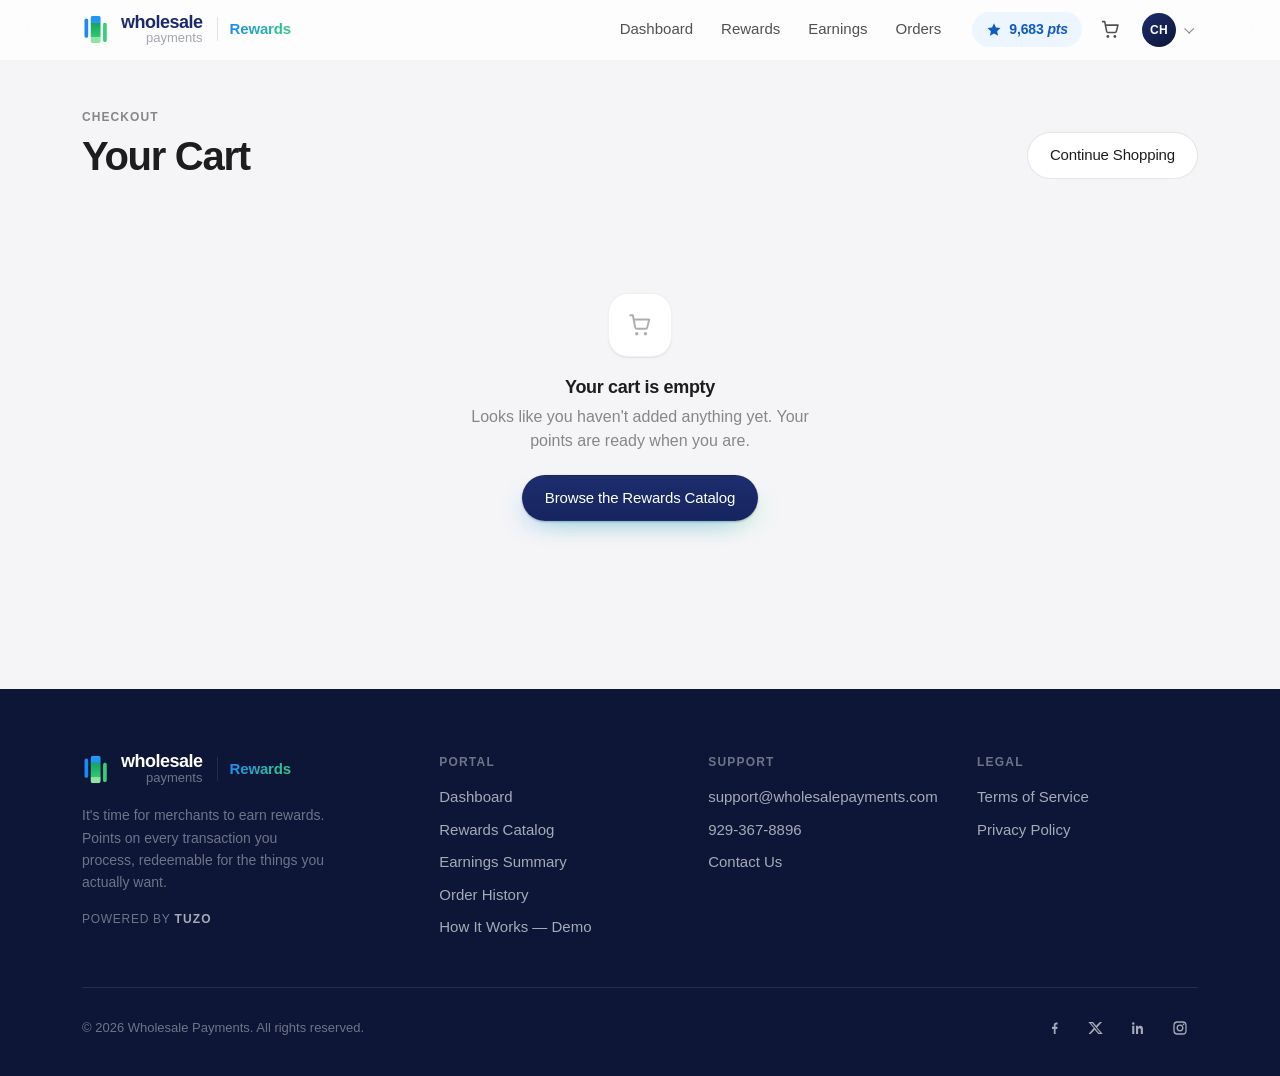
==== commit 0bf348d3: "Match brand lockup to the supplied logo; remove demo disclaimers - Rework the logo: wider three-bar " ====
--- a/cart.html
+++ b/cart.html
@@ -19,7 +19,7 @@
   <header class="site-header">
     <nav class="nav" aria-label="Primary">
       <a class="brand" href="index.html">
-        <svg class="brand__logo" viewBox="0 0 25 30" fill="none" aria-hidden="true"><defs><linearGradient id="lgGh" x1="0" y1="0" x2="0" y2="1"><stop offset="0" stop-color="#17b060"/><stop offset="1" stop-color="#2ec973"/></linearGradient><clipPath id="lgCh"><rect x="7" y="1" width="10" height="27" rx="2.6"/></clipPath></defs><rect x="1" y="4.5" width="3.6" height="20" rx="1.8" fill="#1e88f7"/><g clip-path="url(#lgCh)"><rect x="7" y="1" width="10" height="9.4" fill="#2196f3"/><rect x="7" y="10.4" width="10" height="11.6" fill="url(#lgGh)"/><rect x="7" y="22" width="10" height="6" fill="#8ce6a1"/></g><rect x="20.4" y="7.5" width="3.6" height="20" rx="1.8" fill="#35d07a"/></svg>
+        <svg class="brand__logo" viewBox="0 0 26 30" fill="none" aria-hidden="true"><defs><linearGradient id="lgGh" x1="0" y1="0" x2="0" y2="1"><stop offset="0" stop-color="#14a45a"/><stop offset="1" stop-color="#2ec973"/></linearGradient><clipPath id="lgCh"><rect x="6.8" y="0.8" width="10.6" height="28.4" rx="2.8"/></clipPath></defs><rect x="0.6" y="3.6" width="3.8" height="20" rx="1.9" fill="#1e88f7"/><g clip-path="url(#lgCh)"><rect x="6.8" y="0.8" width="10.6" height="7.4" fill="#2196f3"/><rect x="6.8" y="8.2" width="10.6" height="14.6" fill="url(#lgGh)"/><rect x="6.8" y="22.8" width="10.6" height="6.4" fill="#8ce6a1"/></g><rect x="19.8" y="8" width="3.8" height="20" rx="1.9" fill="#35d07a"/></svg>
         <span class="brand__word"><b>wholesale</b><span>payments</span></span>
         <span class="brand__divider" aria-hidden="true"></span>
         <span class="brand__product">Rewards</span>
@@ -118,7 +118,7 @@
       <div class="footer__grid">
         <div>
           <a class="brand" href="index.html">
-            <svg class="brand__logo" viewBox="0 0 25 30" fill="none" aria-hidden="true"><defs><linearGradient id="lgGf" x1="0" y1="0" x2="0" y2="1"><stop offset="0" stop-color="#17b060"/><stop offset="1" stop-color="#2ec973"/></linearGradient><clipPath id="lgCf"><rect x="7" y="1" width="10" height="27" rx="2.6"/></clipPath></defs><rect x="1" y="4.5" width="3.6" height="20" rx="1.8" fill="#1e88f7"/><g clip-path="url(#lgCf)"><rect x="7" y="1" width="10" height="9.4" fill="#2196f3"/><rect x="7" y="10.4" width="10" height="11.6" fill="url(#lgGf)"/><rect x="7" y="22" width="10" height="6" fill="#8ce6a1"/></g><rect x="20.4" y="7.5" width="3.6" height="20" rx="1.8" fill="#35d07a"/></svg>
+            <svg class="brand__logo" viewBox="0 0 26 30" fill="none" aria-hidden="true"><defs><linearGradient id="lgGf" x1="0" y1="0" x2="0" y2="1"><stop offset="0" stop-color="#14a45a"/><stop offset="1" stop-color="#2ec973"/></linearGradient><clipPath id="lgCf"><rect x="6.8" y="0.8" width="10.6" height="28.4" rx="2.8"/></clipPath></defs><rect x="0.6" y="3.6" width="3.8" height="20" rx="1.9" fill="#1e88f7"/><g clip-path="url(#lgCf)"><rect x="6.8" y="0.8" width="10.6" height="7.4" fill="#2196f3"/><rect x="6.8" y="8.2" width="10.6" height="14.6" fill="url(#lgGf)"/><rect x="6.8" y="22.8" width="10.6" height="6.4" fill="#8ce6a1"/></g><rect x="19.8" y="8" width="3.8" height="20" rx="1.9" fill="#35d07a"/></svg>
             <span class="brand__word"><b>wholesale</b><span>payments</span></span>
             <span class="brand__divider" aria-hidden="true"></span>
             <span class="brand__product">Rewards</span>
--- a/assets/css/style.css
+++ b/assets/css/style.css
@@ -349,10 +349,10 @@
 
 .brand { display: inline-flex; align-items: center; gap: 10px; margin-right: auto; transition: opacity var(--t-fast) var(--ease); }
 .brand:hover { opacity: 0.78; }
-.brand__logo { width: 26px; height: 26px; flex: none; }
-.brand__word { display: flex; flex-direction: column; line-height: 1.02; }
-.brand__word b { font-weight: 700; font-size: 1rem; letter-spacing: -0.03em; color: var(--navy-700); }
-.brand__word span { font-weight: 450; font-size: 0.72rem; letter-spacing: 0.01em; color: var(--ink-3); }
+.brand__logo { width: 29px; height: 29px; flex: none; }
+.brand__word { display: flex; flex-direction: column; align-items: flex-end; line-height: 0.98; gap: 1px; }
+.brand__word b { font-weight: 700; font-size: 1.125rem; letter-spacing: -0.028em; color: #1b2a6b; }
+.brand__word span { font-weight: 450; font-size: 0.8125rem; letter-spacing: 0.002em; color: #a3a7ae; }
 .brand__divider { width: 1px; height: 24px; background: var(--line); margin-inline: 4px 2px; flex: none; }
 .brand__product {
   font-size: 0.9375rem;
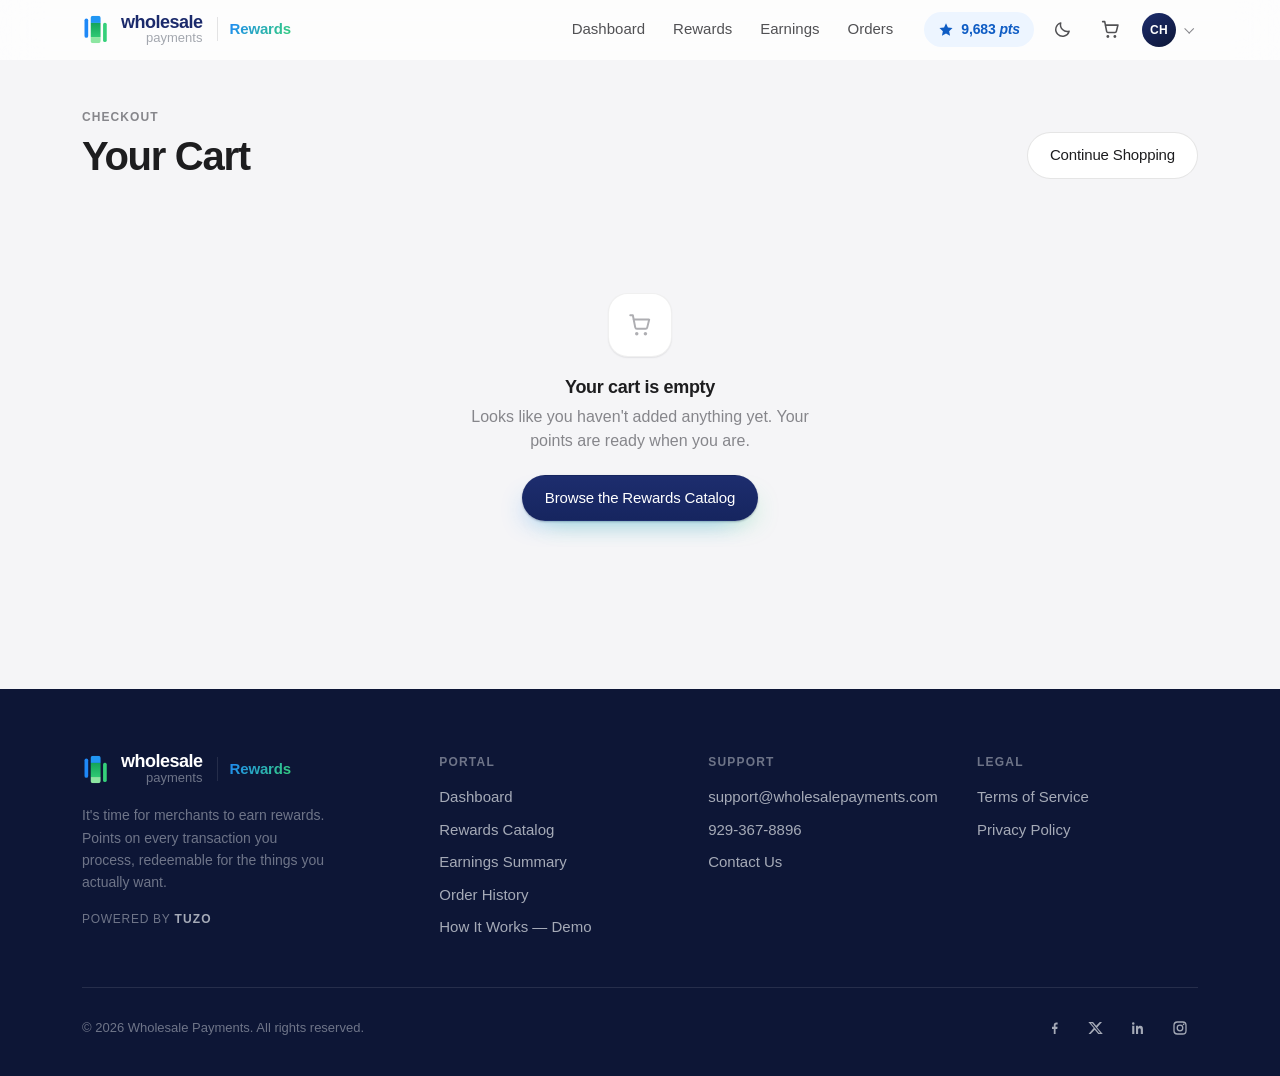
==== commit 4f609b4a: "Fix iOS PWA staleness and add Apple-style dark mode - Service worker is now network-first for pages," ====
--- a/cart.html
+++ b/cart.html
@@ -13,6 +13,15 @@
   <meta name="apple-mobile-web-app-title" content="WPI Rewards">
   <link rel="manifest" href="manifest.webmanifest">
   <link rel="apple-touch-icon" href="assets/img/apple-touch-icon.png">
+  <script>(function () {
+    try {
+      var t = localStorage.getItem("wpi-theme");
+      if (t !== "dark" && t !== "light") {
+        t = window.matchMedia && matchMedia("(prefers-color-scheme: dark)").matches ? "dark" : "light";
+      }
+      document.documentElement.setAttribute("data-theme", t);
+    } catch (e) { document.documentElement.setAttribute("data-theme", "light"); }
+  })();</script>
   <link rel="stylesheet" href="assets/css/style.css">
 </head>
 <body data-page="cart">
@@ -32,6 +41,10 @@
       </div>
       <div class="nav__actions">
         <a class="points-chip" href="earnings.html" data-points-chip title="Available points"></a>
+        <button class="icon-btn theme-toggle" data-theme-toggle aria-label="Toggle dark mode">
+          <svg class="tt-moon" width="19" height="19" viewBox="0 0 24 24" fill="none" stroke="currentColor" stroke-width="1.8" stroke-linecap="round" stroke-linejoin="round" aria-hidden="true"><path d="M20.4 14.2A8.6 8.6 0 0 1 9.8 3.6a8.6 8.6 0 1 0 10.6 10.6z"/></svg>
+          <svg class="tt-sun" width="19" height="19" viewBox="0 0 24 24" fill="none" stroke="currentColor" stroke-width="1.8" stroke-linecap="round" stroke-linejoin="round" aria-hidden="true"><circle cx="12" cy="12" r="4.4"/><path d="M12 2.5v2.4M12 19.1v2.4M2.5 12h2.4M19.1 12h2.4M5.3 5.3l1.7 1.7M17 17l1.7 1.7M18.7 5.3 17 7M7 17l-1.7 1.7"/></svg>
+        </button>
         <a class="icon-btn" href="cart.html" aria-label="Cart">
           <svg width="21" height="21" viewBox="0 0 24 24" fill="currentColor" aria-hidden="true"><circle cx="9" cy="20" r="1.6"/><circle cx="17" cy="20" r="1.6"/><path d="M3 3h2.4l2.2 11.2a1.6 1.6 0 0 0 1.6 1.3h7.9a1.6 1.6 0 0 0 1.6-1.3L20.5 7H6" fill="none" stroke="currentColor" stroke-width="1.8" stroke-linecap="round" stroke-linejoin="round"/></svg>
           <span class="cart-badge" data-cart-badge aria-hidden="true"></span>
--- a/assets/css/style.css
+++ b/assets/css/style.css
@@ -314,6 +314,8 @@
 .pill-status--pending { background: var(--amber-050); color: var(--amber); }
 
 .btn-row { display: flex; flex-wrap: wrap; gap: 12px; align-items: center; }
+.hero-tabs { gap: clamp(16px, 2.6vw, 30px); }
+.hero-tabs .btn { min-width: 118px; }
 
 /* --------------------------------------------------------------------------
    6. Header
@@ -1000,6 +1002,32 @@
   color: var(--navy-700);
 }
 
+/* Real product photos: white tile, image fills, icon hidden; if the image
+   fails to load the --photo class is dropped and the tile falls back. */
+.product__art--photo { background: #fff; }
+.product__art--photo > svg { display: none; }
+.product__art--photo::after { display: none; }
+/* Brand label stays readable above the photo */
+.product__art--photo::before {
+  z-index: 2;
+  background: rgba(255, 255, 255, 0.85);
+  padding: 3px 9px;
+  border-radius: var(--r-pill);
+  opacity: 1;
+  backdrop-filter: blur(4px);
+}
+.product__art-img { z-index: 1; }
+.product__art-img {
+  position: absolute;
+  inset: 0;
+  width: 100%;
+  height: 100%;
+  object-fit: contain;
+  padding: 14px;
+}
+.cart-item__art { position: relative; overflow: hidden; }
+.cart-item__art .product__art-img { padding: 4px; }
+
 .product__body { display: flex; flex-direction: column; gap: 8px; padding: 18px; flex: 1; }
 .product__cat { font-size: 0.6875rem; font-weight: 600; letter-spacing: 0.1em; text-transform: uppercase; color: var(--ink-3); }
 .product__name {
@@ -1631,6 +1659,134 @@
 .countup { display: inline-block; }
 
 /* --------------------------------------------------------------------------
+   17b. Theme toggle & dark mode
+   -------------------------------------------------------------------------- */
+.theme-toggle { position: relative; }
+.theme-toggle svg {
+  position: absolute;
+  transition: opacity var(--t) var(--ease), transform var(--t-slow) var(--ease-out);
+}
+.theme-toggle .tt-sun { opacity: 0; transform: rotate(90deg) scale(0.6); }
+.theme-toggle .tt-moon { opacity: 1; transform: none; }
+html[data-theme="dark"] .theme-toggle .tt-sun { opacity: 1; transform: none; }
+html[data-theme="dark"] .theme-toggle .tt-moon { opacity: 0; transform: rotate(-90deg) scale(0.6); }
+
+html[data-theme="dark"] {
+  color-scheme: dark;
+
+  --ink: #f5f5f7;
+  --ink-2: #b8b8bf;
+  --ink-3: #8f8f97;
+  --ink-4: #65656d;
+  --bg: #1c1c1f;
+  --bg-2: #101013;
+  --bg-3: #2b2b30;
+  --line: rgba(255, 255, 255, 0.15);
+  --line-2: rgba(255, 255, 255, 0.09);
+
+  --blue: #4da3ff;
+  --blue-600: #79b8ff;
+  --blue-050: rgba(30, 136, 247, 0.17);
+  --green-050: rgba(53, 208, 122, 0.15);
+  --mint: #45d68e;
+  --mint-050: rgba(53, 208, 122, 0.15);
+  --amber: #e5a34a;
+  --amber-050: rgba(229, 163, 74, 0.14);
+
+  --viz-grid: #2c2c31;
+  --viz-axis: #45454c;
+
+  --sh-sm: 0 1px 2px rgba(0, 0, 0, 0.4);
+  --sh-md: 0 4px 16px rgba(0, 0, 0, 0.45);
+  --sh-lg: 0 16px 44px rgba(0, 0, 0, 0.55);
+  --glow-brand:
+    -16px 22px 44px -22px rgba(30, 136, 247, 0.28),
+    16px 22px 44px -22px rgba(53, 208, 122, 0.26),
+    0 2px 6px rgba(0, 0, 0, 0.5);
+}
+
+html[data-theme="dark"] .site-header { background: rgba(18, 18, 21, 0.72); }
+html[data-theme="dark"] .site-header.is-stuck { background: rgba(18, 18, 21, 0.88); border-bottom-color: var(--line-2); }
+html[data-theme="dark"] .account-menu { background: rgba(30, 30, 34, 0.94); }
+html[data-theme="dark"] .menu { background: rgba(14, 14, 17, 0.96); }
+html[data-theme="dark"] .toolbar { background: rgba(16, 16, 19, 0.86); border-bottom-color: var(--line-2); }
+
+html[data-theme="dark"] .brand__word b { color: #eef1f8; }
+html[data-theme="dark"] .nav__link:hover { background: rgba(255, 255, 255, 0.07); }
+html[data-theme="dark"] .icon-btn:hover,
+html[data-theme="dark"] .account-btn:hover,
+html[data-theme="dark"] .nav__toggle:hover,
+html[data-theme="dark"] .account-menu a:hover,
+html[data-theme="dark"] .account-menu button.account-menu__item:hover { background: rgba(255, 255, 255, 0.07); }
+html[data-theme="dark"] .cart-badge { border-color: #1c1c1f; }
+
+html[data-theme="dark"] .greeting {
+  background: linear-gradient(170deg, #151519 0%, #101013 100%);
+  border-bottom-color: var(--line-2);
+}
+html[data-theme="dark"] .greeting::before { opacity: 0.34; }
+html[data-theme="dark"] .greeting::after { opacity: 0.30; }
+
+html[data-theme="dark"] .seg { background: rgba(255, 255, 255, 0.08); }
+html[data-theme="dark"] .seg__btn[aria-pressed="true"] { background: #33333a; color: var(--ink); }
+html[data-theme="dark"] .switch i { background: rgba(255, 255, 255, 0.22); }
+html[data-theme="dark"] .search input,
+html[data-theme="dark"] .select-pill { background-color: var(--bg); }
+html[data-theme="dark"] .input:focus { background: #232329; }
+
+html[data-theme="dark"] .btn--ghost { background: rgba(255, 255, 255, 0.06); border-color: var(--line); }
+html[data-theme="dark"] .btn--ghost:hover { border-color: rgba(255, 255, 255, 0.3); }
+html[data-theme="dark"] .btn--dark { background: #f5f5f7; color: #101013; }
+html[data-theme="dark"] .btn--dark:hover { background: #ffffff; }
+html[data-theme="dark"] .btn--primary {
+  background: linear-gradient(180deg, #2c4292, #22347e);
+}
+html[data-theme="dark"] .btn--tint:hover { background: rgba(30, 136, 247, 0.26); }
+
+html[data-theme="dark"] .stat-card__value,
+html[data-theme="dark"] .proj-tile__value {
+  background: linear-gradient(120deg, #9db9ff 5%, var(--blue-bright) 55%, var(--green-bright) 110%);
+  -webkit-background-clip: text;
+  background-clip: text;
+}
+html[data-theme="dark"] .promo,
+html[data-theme="dark"] .proj-tile {
+  background:
+    radial-gradient(130% 120% at 8% 0%, rgba(30, 136, 247, 0.14), transparent 52%),
+    radial-gradient(130% 120% at 96% 100%, rgba(53, 208, 122, 0.13), transparent 52%),
+    #1c1c1f;
+}
+html[data-theme="dark"] .promo::after {
+  background: linear-gradient(115deg, transparent 34%, rgba(255, 255, 255, 0.08) 48%, transparent 62%);
+}
+
+html[data-theme="dark"] .product__art--gift { background: linear-gradient(150deg, rgba(30, 136, 247, 0.16), rgba(20, 22, 28, 0.4) 55%, rgba(53, 208, 122, 0.14)); color: var(--blue); }
+html[data-theme="dark"] .product__art--travel { background: linear-gradient(150deg, rgba(53, 208, 122, 0.16), rgba(20, 22, 28, 0.4) 55%, rgba(30, 136, 247, 0.14)); color: var(--green-bright); }
+html[data-theme="dark"] .product__art--luxury { background: linear-gradient(150deg, #2b2820 0%, #1f1e1a 55%, #20242e 100%); color: #d5b96a; }
+html[data-theme="dark"] .product__art--merch { background: linear-gradient(150deg, #232630 0%, #1d1f26 55%, #202a3a 100%); color: #a9c4ee; }
+html[data-theme="dark"] .product__art::before { color: var(--ink-2); }
+html[data-theme="dark"] .product__art::after { background: linear-gradient(115deg, transparent 38%, rgba(255, 255, 255, 0.06) 50%, transparent 62%); }
+html[data-theme="dark"] .product__art--photo { background: #ffffff; }
+html[data-theme="dark"] .product__art--photo::before { background: rgba(255, 255, 255, 0.88); color: var(--navy-700); }
+
+html[data-theme="dark"] .demo-vid { background: #ffffff; }
+html[data-theme="dark"] .demo-vidstatus { color: #cfe0ff; }
+html[data-theme="dark"] [data-demo-sqt].is-ok .demo-vidstatus { color: var(--mint); }
+html[data-theme="dark"] .demo-bucket { border-color: var(--line-2); }
+html[data-theme="dark"] .viz-tip { background: rgba(240, 240, 245, 0.96); color: #101013; }
+html[data-theme="dark"] .viz-tip span { color: rgba(16, 16, 19, 0.6); }
+html[data-theme="dark"] .toast { background: rgba(240, 240, 245, 0.96); color: #101013; }
+html[data-theme="dark"] .toast svg { color: #0d8a55; }
+html[data-theme="dark"] .empty__icon { color: var(--ink-3); }
+html[data-theme="dark"] .legal-note { color: #9cc4ff; }
+html[data-theme="dark"] .pill-status--ok { background: var(--green-050); }
+html[data-theme="dark"] .pill-status--pending { background: var(--amber-050); }
+html[data-theme="dark"] .summary-warn { background: var(--amber-050); }
+html[data-theme="dark"] .points-fly { background: rgba(53, 208, 122, 0.2); }
+html[data-theme="dark"] tbody tr:hover { background: rgba(77, 163, 255, 0.06); }
+html[data-theme="dark"] .site-footer { background: #0b0f22; }
+
+/* --------------------------------------------------------------------------
    18. Reduced motion & print
    -------------------------------------------------------------------------- */
 @media (prefers-reduced-motion: reduce) {
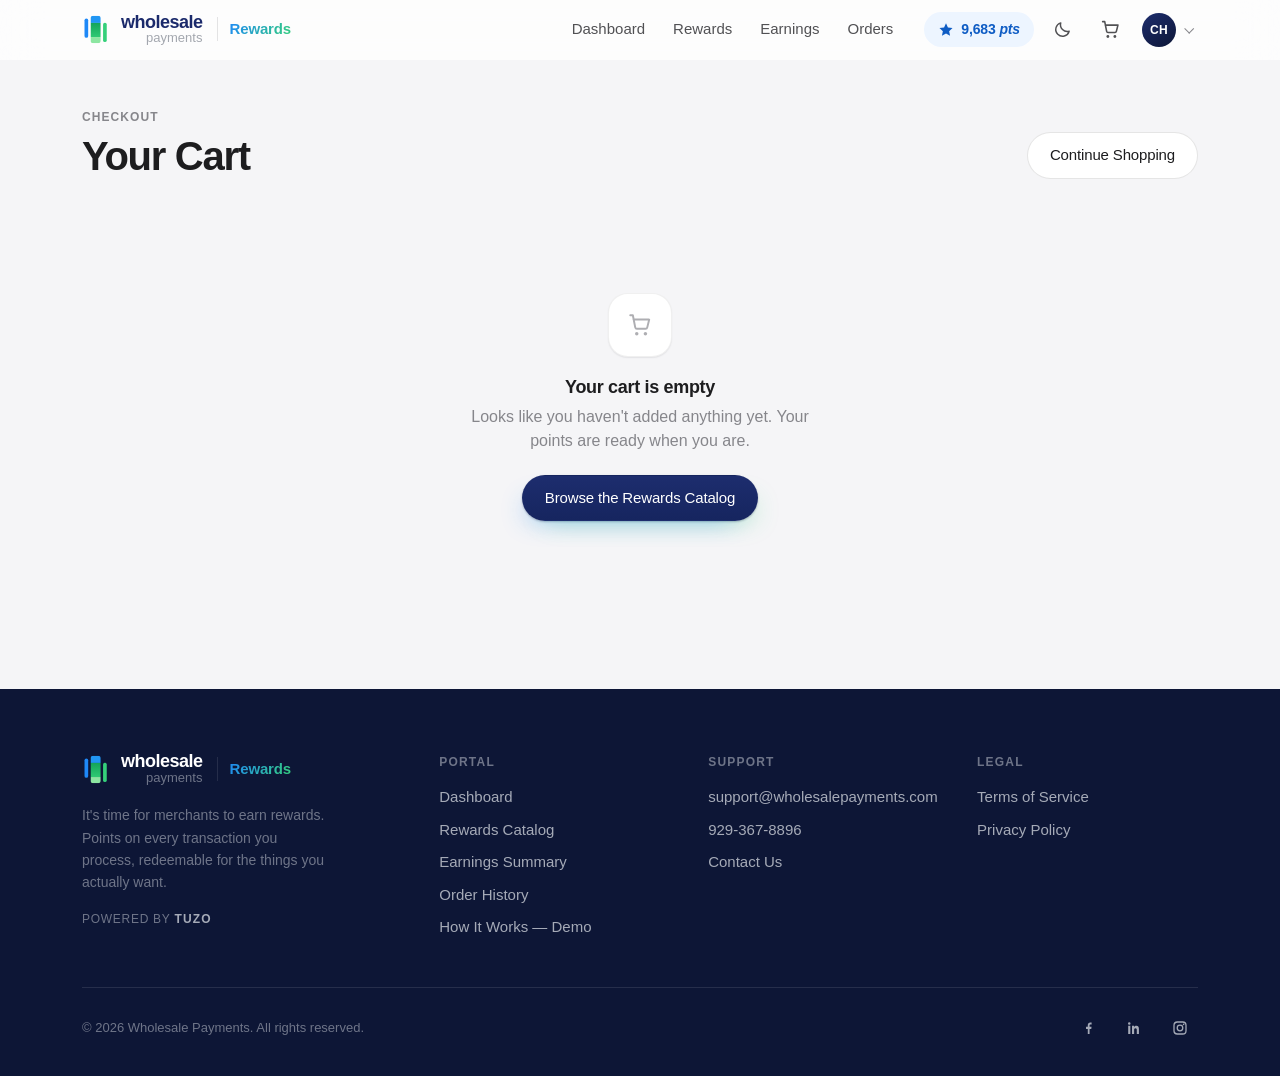
==== commit e5f15c92: "Point footer social icons at Wholesale Payments, drop X Facebook, LinkedIn and Instagram now use the" ====
--- a/cart.html
+++ b/cart.html
@@ -22,6 +22,8 @@
       document.documentElement.setAttribute("data-theme", t);
     } catch (e) { document.documentElement.setAttribute("data-theme", "light"); }
   })();</script>
+  <link rel="preconnect" href="https://tuzo-django-store.s3.amazonaws.com" crossorigin>
+  <link rel="preconnect" href="https://wpirewards.com" crossorigin>
   <link rel="stylesheet" href="assets/css/style.css">
 </head>
 <body data-page="cart">
@@ -168,10 +170,9 @@
       <div class="footer__bottom">
         <span>© 2026 Wholesale Payments. All rights reserved.</span>
         <div class="footer__social">
-          <a href="https://www.facebook.com/profile.php?id=61562111483604" aria-label="Facebook" rel="noopener" target="_blank"><svg width="17" height="17" viewBox="0 0 24 24" fill="currentColor" aria-hidden="true"><path d="M13.5 21v-7h2.4l.4-3h-2.8V9.1c0-.9.3-1.5 1.6-1.5h1.3V4.9c-.2 0-1-.1-1.9-.1-1.9 0-3.5 1.2-3.5 3.9V11H8.5v3H11v7z"/></svg></a>
-          <a href="https://x.com/TuzoRewards" aria-label="X" rel="noopener" target="_blank"><svg width="16" height="16" viewBox="0 0 24 24" fill="currentColor" aria-hidden="true"><path d="M17.7 3H21l-7.3 8.3L22.2 21h-6.8l-5.3-6.2L4 21H.8l7.8-8.9L.5 3h7l4.8 5.7zm-1.2 16h1.9L6.4 4.9H4.4z"/></svg></a>
-          <a href="https://www.linkedin.com/company/tuzo-rewards/" aria-label="LinkedIn" rel="noopener" target="_blank"><svg width="16" height="16" viewBox="0 0 24 24" fill="currentColor" aria-hidden="true"><path d="M4.9 3.5a1.9 1.9 0 1 1 0 3.8 1.9 1.9 0 0 1 0-3.8zM3.3 8.8h3.2V21H3.3zM9 8.8h3.1v1.7h.1c.4-.8 1.5-1.9 3.2-1.9 3.4 0 4 2.2 4 5.2V21h-3.2v-5.6c0-1.3 0-3-1.9-3s-2.1 1.4-2.1 2.9V21H9z"/></svg></a>
-          <a href="https://www.instagram.com/tuzorewards" aria-label="Instagram" rel="noopener" target="_blank"><svg width="16" height="16" viewBox="0 0 24 24" fill="none" stroke="currentColor" stroke-width="1.9" aria-hidden="true"><rect x="3" y="3" width="18" height="18" rx="5"/><circle cx="12" cy="12" r="4.2"/><circle cx="17.4" cy="6.6" r="1.2" fill="currentColor" stroke="none"/></svg></a>
+          <a href="https://wholesalepaymentsrewards.com/" aria-label="Facebook" rel="noopener" target="_blank"><svg width="17" height="17" viewBox="0 0 24 24" fill="currentColor" aria-hidden="true"><path d="M13.5 21v-7h2.4l.4-3h-2.8V9.1c0-.9.3-1.5 1.6-1.5h1.3V4.9c-.2 0-1-.1-1.9-.1-1.9 0-3.5 1.2-3.5 3.9V11H8.5v3H11v7z"/></svg></a>
+          <a href="https://www.linkedin.com/company/wholesalepayments/posts/?feedView=all" aria-label="LinkedIn" rel="noopener" target="_blank"><svg width="16" height="16" viewBox="0 0 24 24" fill="currentColor" aria-hidden="true"><path d="M4.9 3.5a1.9 1.9 0 1 1 0 3.8 1.9 1.9 0 0 1 0-3.8zM3.3 8.8h3.2V21H3.3zM9 8.8h3.1v1.7h.1c.4-.8 1.5-1.9 3.2-1.9 3.4 0 4 2.2 4 5.2V21h-3.2v-5.6c0-1.3 0-3-1.9-3s-2.1 1.4-2.1 2.9V21H9z"/></svg></a>
+          <a href="https://www.instagram.com/wholesale.payments/" aria-label="Instagram" rel="noopener" target="_blank"><svg width="16" height="16" viewBox="0 0 24 24" fill="none" stroke="currentColor" stroke-width="1.9" aria-hidden="true"><rect x="3" y="3" width="18" height="18" rx="5"/><circle cx="12" cy="12" r="4.2"/><circle cx="17.4" cy="6.6" r="1.2" fill="currentColor" stroke="none"/></svg></a>
         </div>
       </div>
     </div>
--- a/assets/css/style.css
+++ b/assets/css/style.css
@@ -92,6 +92,7 @@
 * { margin: 0; }
 
 html {
+  overflow-x: clip;
   -webkit-text-size-adjust: 100%;
   scroll-behavior: smooth;
   scroll-padding-top: calc(var(--header-h) + 24px);
@@ -198,7 +199,7 @@
   .span-2 { grid-column: span 1; }
 }
 @media (max-width: 640px) {
-  .grid-2, .grid-3, .grid-4 { grid-template-columns: 1fr; }
+  .grid-2, .grid-3, .grid-4 { grid-template-columns: minmax(0, 1fr); }
 }
 
 .section-gap { margin-top: clamp(30px, 4.4vw, 52px); }
@@ -316,6 +317,15 @@
 .btn-row { display: flex; flex-wrap: wrap; gap: 12px; align-items: center; }
 .hero-tabs { gap: clamp(16px, 2.6vw, 30px); }
 .hero-tabs .btn { min-width: 118px; }
+@media (max-width: 620px) {
+  .hero-tabs {
+    display: grid;
+    grid-template-columns: repeat(3, 1fr);
+    gap: 10px;
+    width: 100%;
+  }
+  .hero-tabs .btn { min-width: 0; padding: 11px 6px; font-size: 0.9rem; }
+}
 
 /* --------------------------------------------------------------------------
    6. Header
@@ -563,6 +573,15 @@
 @keyframes menu-in { to { opacity: 1; transform: none; } }
 body.menu-open { overflow: hidden; }
 
+@media (max-width: 620px) {
+  .nav { gap: 8px; }
+  .brand { gap: 0; }
+  .brand__word { display: none; }
+  .brand__logo { width: 32px; height: 32px; }
+  .points-chip { padding: 6px 11px; font-size: 0.8125rem; }
+  .icon-btn { width: 36px; height: 36px; }
+}
+
 @media (max-width: 920px) {
   .nav__links { display: none; }
   .nav__toggle { display: grid; }
@@ -1083,8 +1102,25 @@
 .empty .btn { margin-top: 22px; }
 
 /* Carousel */
-.rail-ctrl { display: flex; align-items: center; gap: 8px; }
-.rail-ctrl .link { margin-right: 6px; }
+.rail-ctrl { display: flex; align-items: center; gap: 8px; flex-shrink: 0; }
+.rail-ctrl .link { margin-right: 6px; white-space: nowrap; }
+.section-title:has(.rail-ctrl) { align-items: center; flex-wrap: nowrap; }
+.section-title:has(.rail-ctrl) h2 { white-space: nowrap; }
+@media (max-width: 700px) {
+  .section-title:has(.rail-ctrl) { gap: 10px; }
+  .section-title:has(.rail-ctrl) h2 { font-size: 1.0625rem; }
+  .rail-ctrl { gap: 6px; }
+  .rail-ctrl .link { font-size: 0.875rem; margin-right: 2px; }
+  .rail-btn { width: 30px; height: 30px; }
+
+  /* Earnings outlook header: single row on phones */
+  .section-title:has([data-proj-note]) { align-items: center; gap: 10px; }
+  #proj-title { font-size: 1.0625rem; white-space: nowrap; }
+  [data-proj-note] { white-space: nowrap; text-align: right; }
+  [data-note-long] { display: none; }
+  #proj-chart-title { white-space: nowrap; }
+  #proj-chart-title + .fine { display: none; }
+}
 .rail-btn {
   display: grid;
   place-items: center;
@@ -1102,7 +1138,8 @@
 
 .product__flag {
   position: absolute;
-  top: 12px; right: 12px;
+  bottom: 12px; right: 12px;
+  z-index: 3;
   padding: 4px 11px;
   border-radius: var(--r-pill);
   font-size: 0.6875rem;
@@ -1119,6 +1156,7 @@
   grid-auto-columns: clamp(230px, 24vw, 268px);
   gap: 16px;
   overflow-x: auto;
+  -webkit-overflow-scrolling: touch;
   scroll-snap-type: x mandatory;
   padding: 4px 4px 18px;
   margin: -4px -4px 0;
@@ -1609,7 +1647,7 @@
   font-size: 0.8125rem;
   color: var(--d-fg-3);
 }
-.footer__social { display: flex; gap: 6px; }
+.footer__social { display: flex; gap: 10px; justify-content: center; }
 .footer__social a {
   display: grid;
   place-items: center;
@@ -1620,7 +1658,11 @@
 }
 .footer__social a:hover { background: rgba(255, 255, 255, 0.1); color: #fff; }
 @media (max-width: 860px) { .footer__grid { grid-template-columns: repeat(2, minmax(0, 1fr)); } }
-@media (max-width: 520px) { .footer__grid { grid-template-columns: 1fr; } }
+@media (max-width: 520px) {
+  .footer__grid { grid-template-columns: 1fr; }
+  .footer__bottom { flex-direction: column; justify-content: center; text-align: center; }
+  .footer__social { width: 100%; }
+}
 
 /* --------------------------------------------------------------------------
    16. Legal pages
@@ -1640,13 +1682,13 @@
 /* --------------------------------------------------------------------------
    17. Motion — reveal & page transitions
    -------------------------------------------------------------------------- */
-[data-reveal] {
+html.js-reveal [data-reveal] {
   opacity: 0;
   transform: translateY(16px);
   transition: opacity 700ms var(--ease-out), transform 700ms var(--ease-out);
   transition-delay: calc(var(--d, 0) * 70ms);
 }
-[data-reveal].is-in { opacity: 1; transform: none; }
+html.js-reveal [data-reveal].is-in { opacity: 1; transform: none; }
 
 @view-transition { navigation: auto; }
 ::view-transition-old(root) { animation: vt-out 180ms var(--ease) both; }
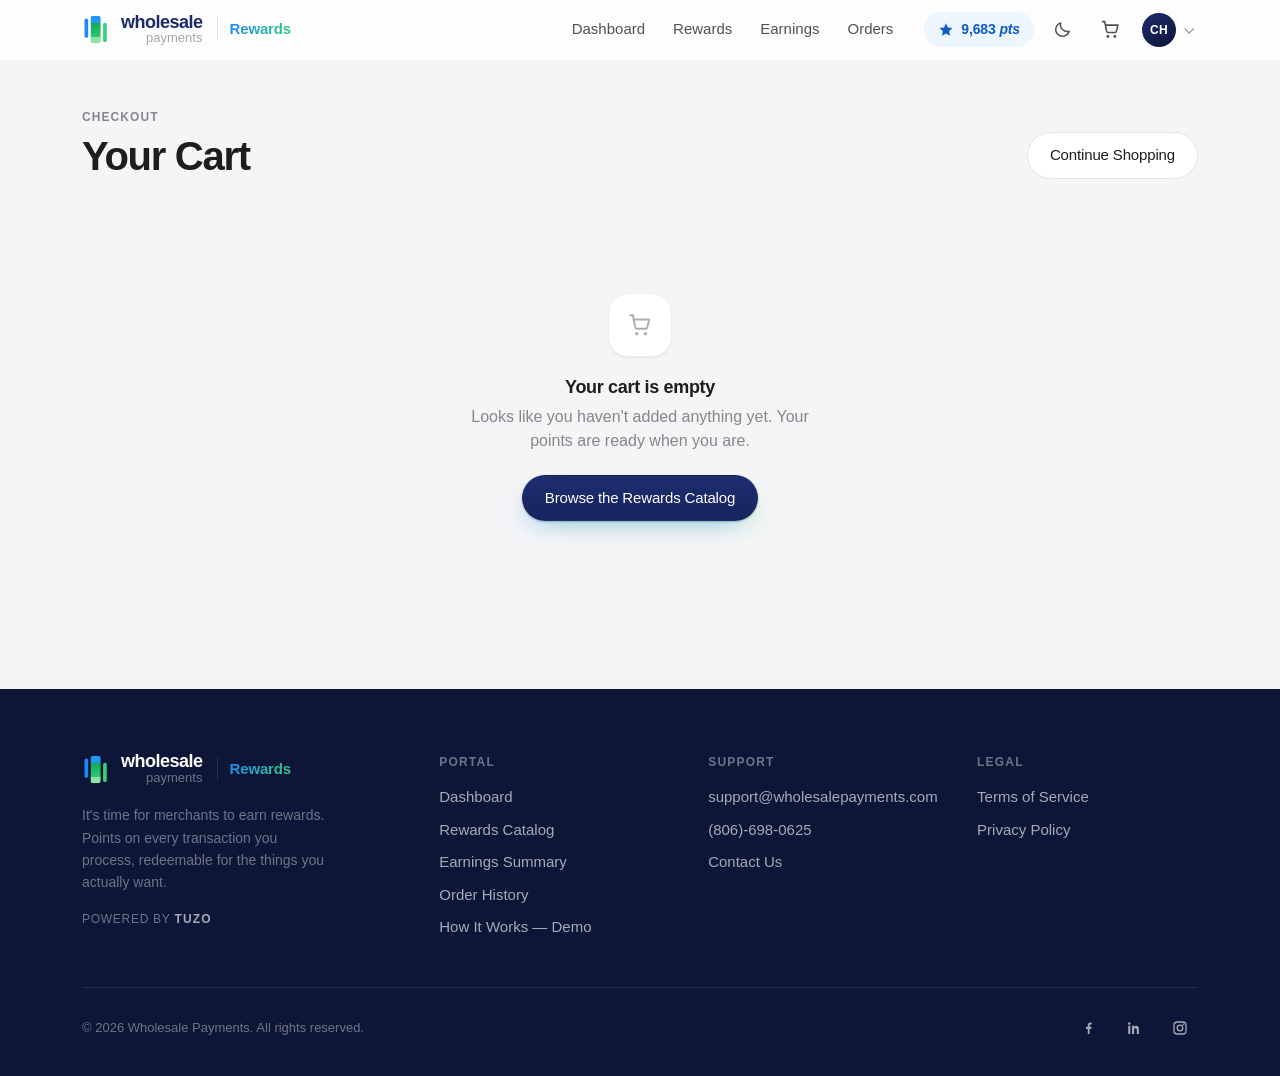
==== commit 96c9c352: "Update support phone to (806)-698-0625 with tap-to-call All footer and legal-page mentions now show " ====
--- a/cart.html
+++ b/cart.html
@@ -155,7 +155,7 @@
           <p class="footer__title">Support</p>
           <div class="footer__links">
             <a href="mailto:support@wholesalepayments.com">support@wholesalepayments.com</a>
-            <a href="tel:+19293678896">929-367-8896</a>
+            <a href="tel:+18066980625">(806)-698-0625</a>
             <a href="mailto:support@wholesalepayments.com">Contact Us</a>
           </div>
         </div>
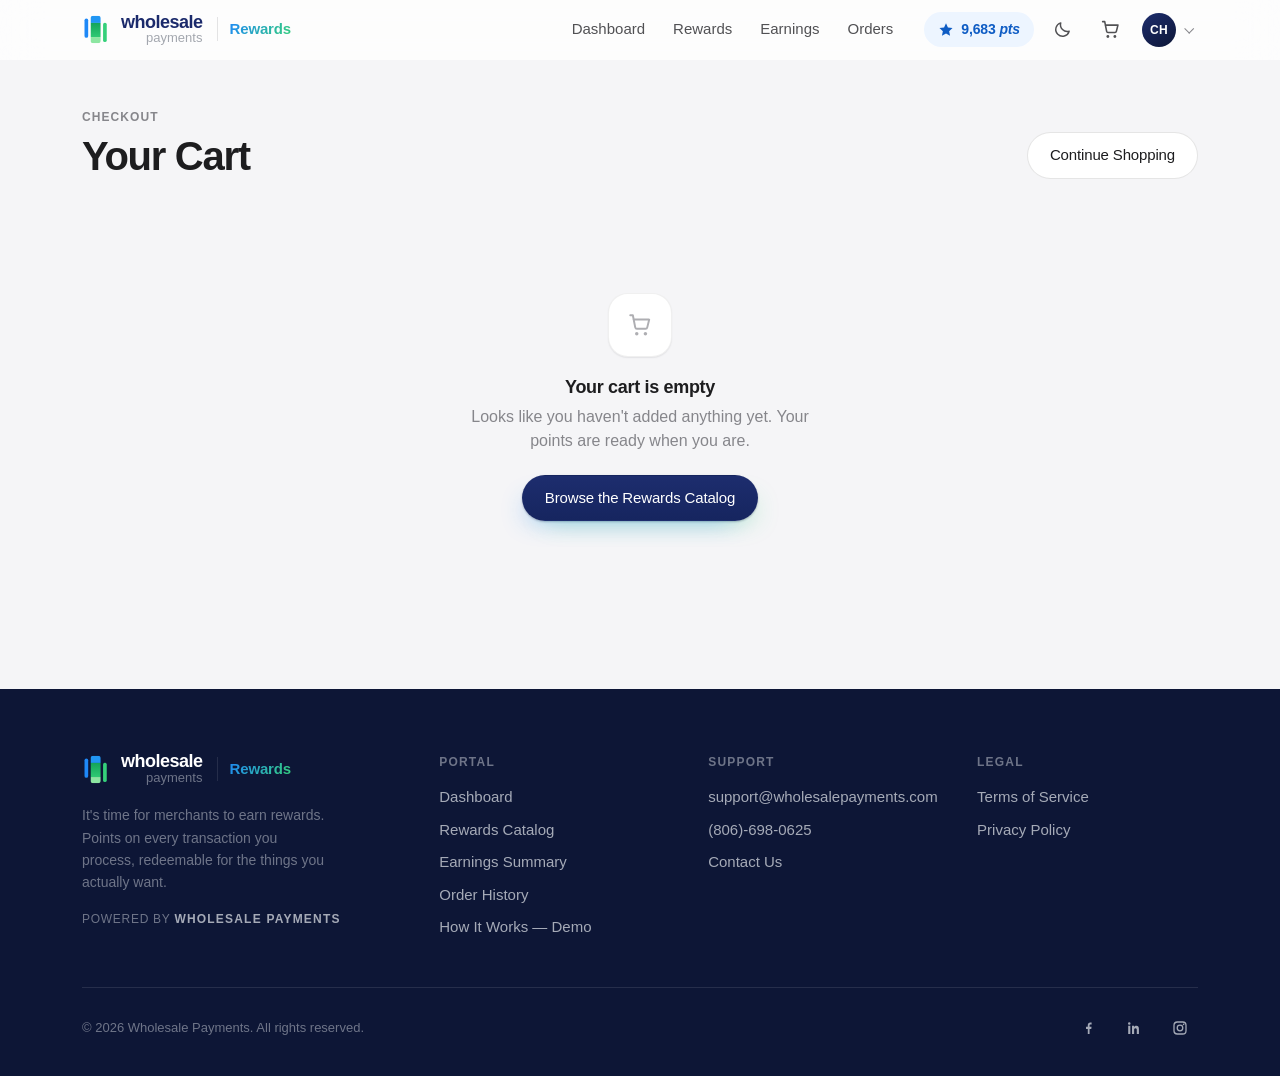
==== commit 9ba863d1: "Fix Facebook link and Powered by footer line Facebook icon now opens the Wholesale Payments Facebook" ====
--- a/cart.html
+++ b/cart.html
@@ -139,7 +139,7 @@
             <span class="brand__product">Rewards</span>
           </a>
           <p class="footer__blurb">It's time for merchants to earn rewards. Points on every transaction you process, redeemable for the things you actually want.</p>
-          <p class="footer__powered">Powered by <b>TUZO</b></p>
+          <p class="footer__powered">Powered by <b>WHOLESALE PAYMENTS</b></p>
         </div>
         <div>
           <p class="footer__title">Portal</p>
@@ -170,7 +170,7 @@
       <div class="footer__bottom">
         <span>© 2026 Wholesale Payments. All rights reserved.</span>
         <div class="footer__social">
-          <a href="https://wholesalepaymentsrewards.com/" aria-label="Facebook" rel="noopener" target="_blank"><svg width="17" height="17" viewBox="0 0 24 24" fill="currentColor" aria-hidden="true"><path d="M13.5 21v-7h2.4l.4-3h-2.8V9.1c0-.9.3-1.5 1.6-1.5h1.3V4.9c-.2 0-1-.1-1.9-.1-1.9 0-3.5 1.2-3.5 3.9V11H8.5v3H11v7z"/></svg></a>
+          <a href="https://www.facebook.com/wholesalepaymentscorporate/" aria-label="Facebook" rel="noopener" target="_blank"><svg width="17" height="17" viewBox="0 0 24 24" fill="currentColor" aria-hidden="true"><path d="M13.5 21v-7h2.4l.4-3h-2.8V9.1c0-.9.3-1.5 1.6-1.5h1.3V4.9c-.2 0-1-.1-1.9-.1-1.9 0-3.5 1.2-3.5 3.9V11H8.5v3H11v7z"/></svg></a>
           <a href="https://www.linkedin.com/company/wholesalepayments/posts/?feedView=all" aria-label="LinkedIn" rel="noopener" target="_blank"><svg width="16" height="16" viewBox="0 0 24 24" fill="currentColor" aria-hidden="true"><path d="M4.9 3.5a1.9 1.9 0 1 1 0 3.8 1.9 1.9 0 0 1 0-3.8zM3.3 8.8h3.2V21H3.3zM9 8.8h3.1v1.7h.1c.4-.8 1.5-1.9 3.2-1.9 3.4 0 4 2.2 4 5.2V21h-3.2v-5.6c0-1.3 0-3-1.9-3s-2.1 1.4-2.1 2.9V21H9z"/></svg></a>
           <a href="https://www.instagram.com/wholesale.payments/" aria-label="Instagram" rel="noopener" target="_blank"><svg width="16" height="16" viewBox="0 0 24 24" fill="none" stroke="currentColor" stroke-width="1.9" aria-hidden="true"><rect x="3" y="3" width="18" height="18" rx="5"/><circle cx="12" cy="12" r="4.2"/><circle cx="17.4" cy="6.6" r="1.2" fill="currentColor" stroke="none"/></svg></a>
         </div>
